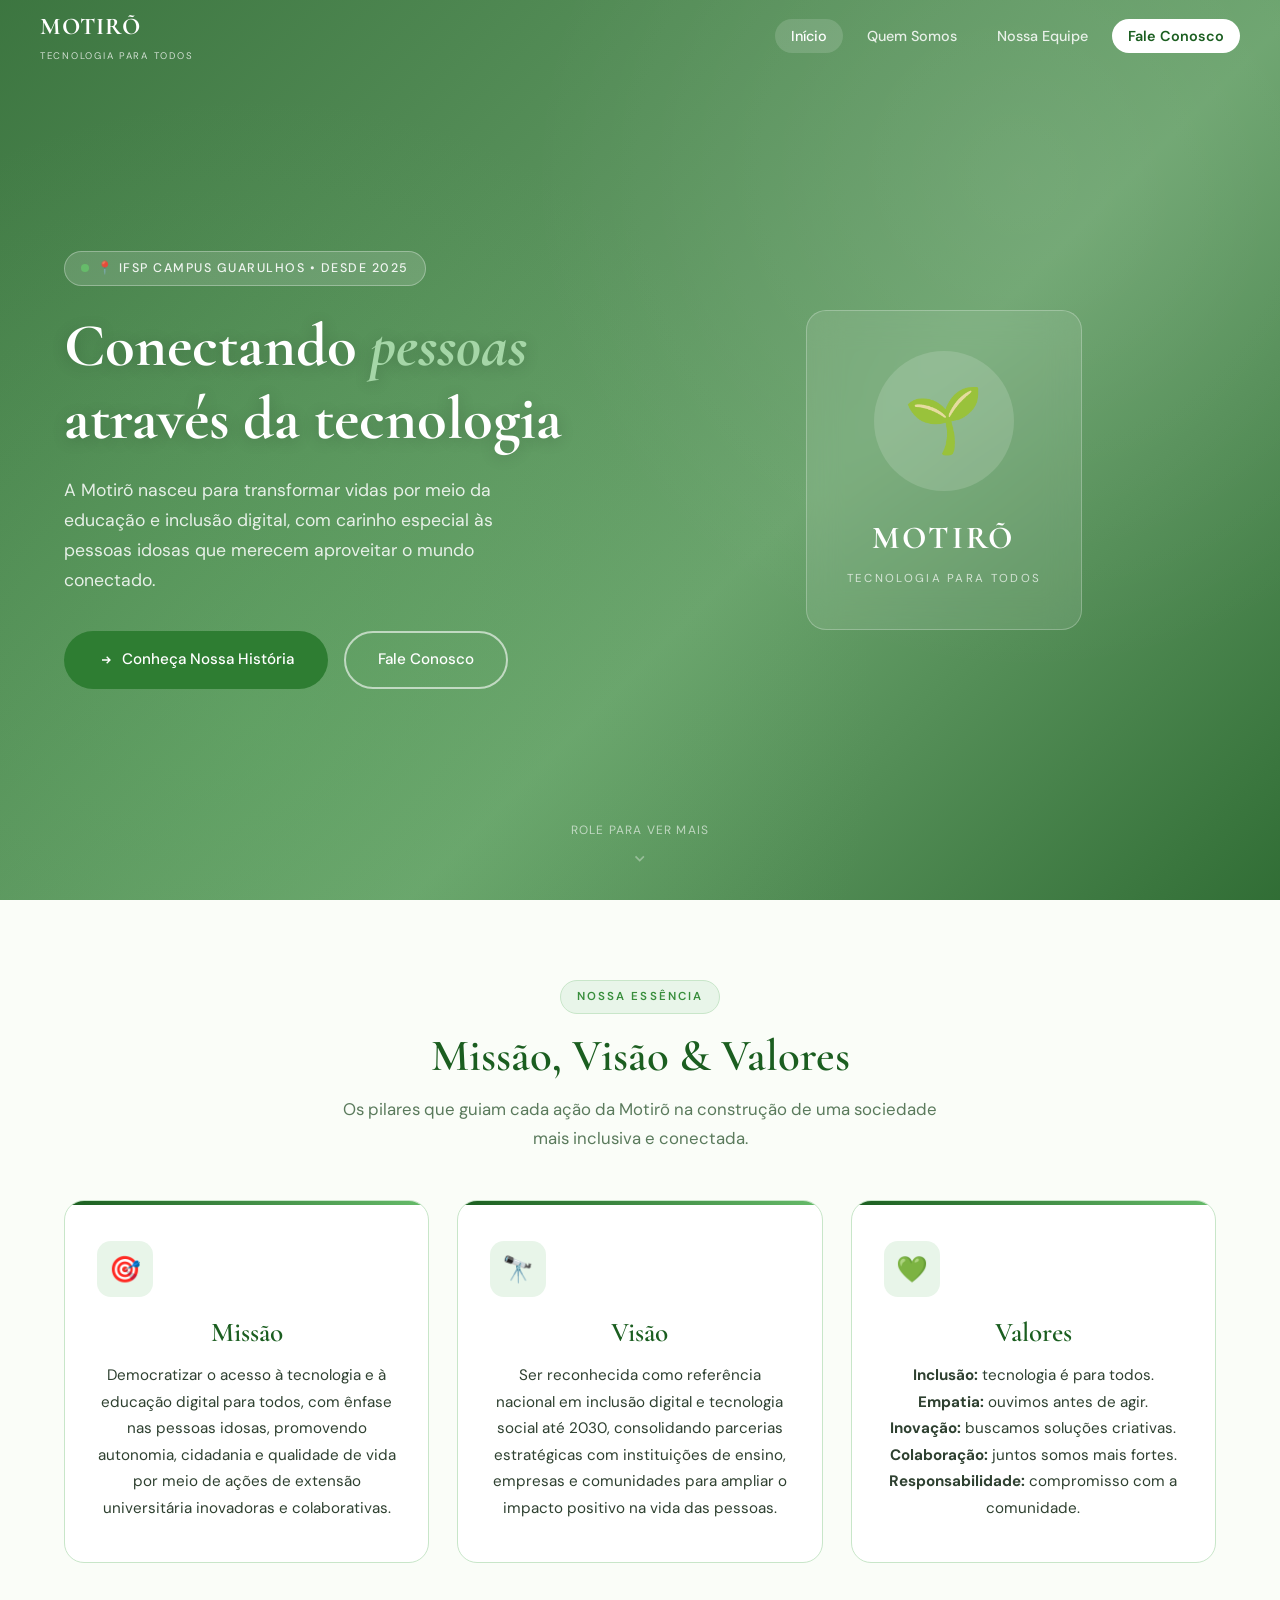
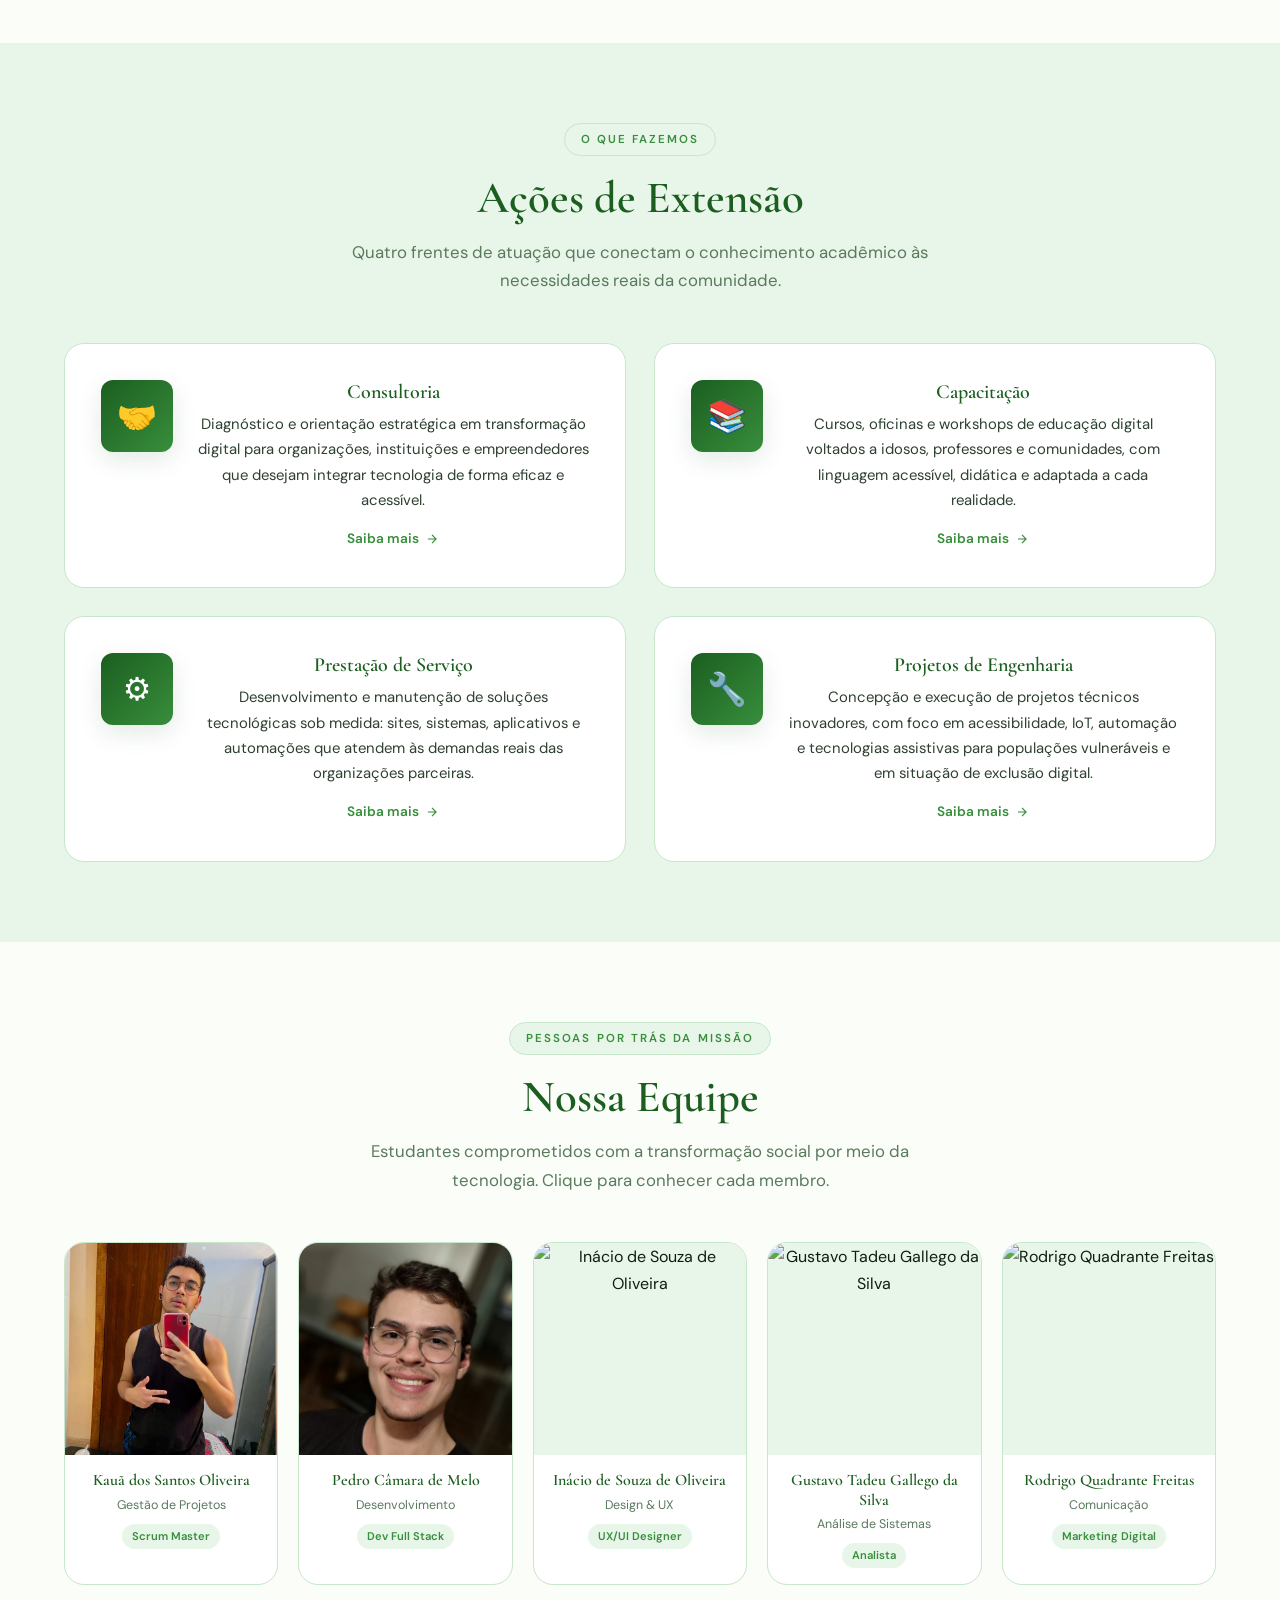
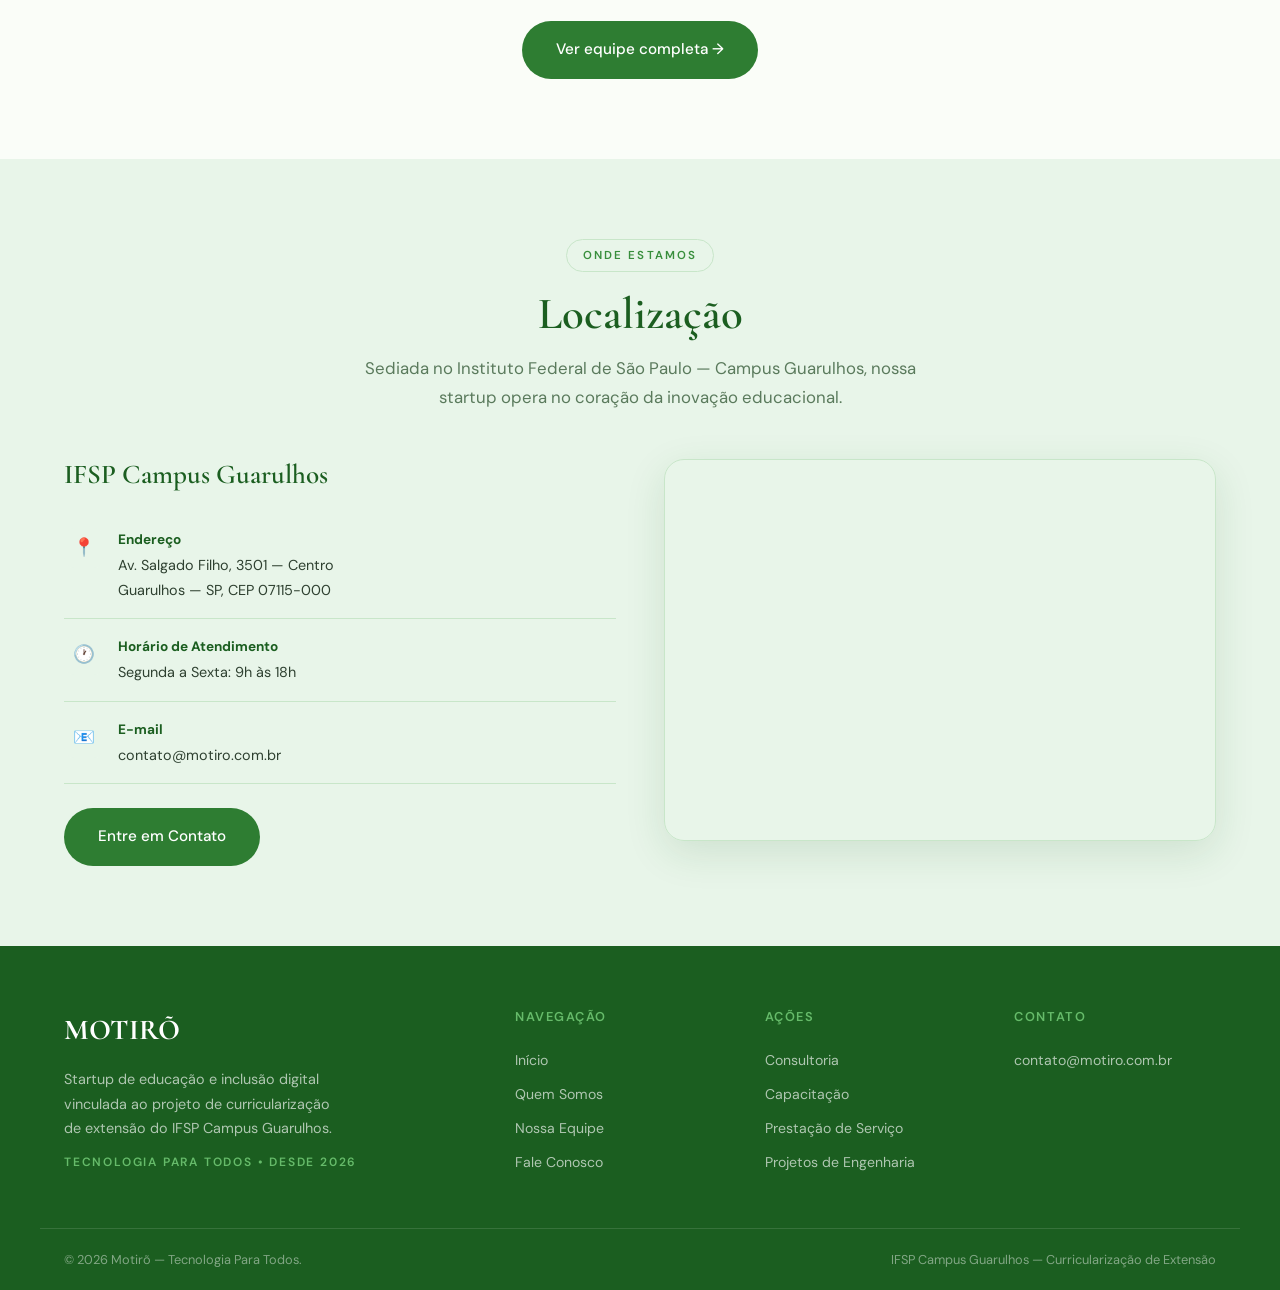
==== motiro/index.html @ d722ac07 "Add files via upload" ====
<!DOCTYPE html>
<html lang="pt-BR">
<head>
  <meta charset="UTF-8">
  <meta name="viewport" content="width=device-width, initial-scale=1.0">
  <meta name="description" content="Motirõ — Tecnologia Para Todos. Educação e inclusão digital com foco em idosos. IFSP Campus Guarulhos.">
  <title>Motirõ — Tecnologia Para Todos</title>
  <link rel="stylesheet" href="css/style.css">
  <link rel="icon" type="image/png" href="assets/logo.png">
</head>
<body>

  <!-- ══════════════ NAVBAR ══════════════ -->
  <nav class="navbar" id="navbar">
    <div class="navbar-inner">
      <a href="index.html" class="navbar-logo">
        <img src="assets/logo.png" alt="Logo Motirõ" onerror="this.style.display='none'">
        <div class="navbar-logo-text">
          MOTIRÕ
          <span>Tecnologia Para Todos</span>
        </div>
      </a>
      <ul class="navbar-nav" id="navMenu">
        <li><a href="index.html" class="active">Início</a></li>
        <li><a href="quem-somos.html">Quem Somos</a></li>
        <li><a href="personas.html">Nossa Equipe</a></li>
        <li><a href="contato.html" class="btn-nav">Fale Conosco</a></li>
      </ul>
      <button class="hamburger" id="hamburger" aria-label="Menu">
        <span></span><span></span><span></span>
      </button>
    </div>
  </nav>

  <!-- ══════════════ 1ª DOBRA — HERO ══════════════ -->
  <section class="hero" id="inicio">
    <div class="hero-bg"></div>
    <div class="hero-pattern"></div>
    <div class="hero-content">
      <div class="hero-left">
        <div class="hero-tag">📍 IFSP Campus Guarulhos • Desde 2025</div>
        <h1 class="hero-title">
          Conectando <em>pessoas</em><br>através da tecnologia
        </h1>
        <p class="hero-desc">
          A Motirõ nasceu para transformar vidas por meio da educação e inclusão digital,
          com carinho especial às pessoas idosas que merecem aproveitar o mundo conectado.
        </p>
        <div class="hero-btns">
          <a href="quem-somos.html" class="btn btn-primary">
            <svg width="16" height="16" fill="none" stroke="currentColor" stroke-width="2" viewBox="0 0 24 24"><path d="M13 7l5 5-5 5M6 12h12"/></svg>
            Conheça Nossa História
          </a>
          <a href="contato.html" class="btn btn-outline">Fale Conosco</a>
        </div>
      </div>
      <div class="hero-right">
        <div class="hero-logo-box">
          <img src="assets/logo.png" alt="Logo Motirõ" 
               onerror="this.outerHTML='<div style=\'width:140px;height:140px;background:rgba(255,255,255,0.15);border-radius:50%;display:flex;align-items:center;justify-content:center;margin:0 auto 20px;font-size:4rem;\'>🌱</div>'">
          <div class="hero-logo-name">MOTIRÕ</div>
          <div class="hero-logo-sub">Tecnologia Para Todos</div>
        </div>
      </div>
    </div>
    <div class="hero-scroll">
      <span>Role para ver mais</span>
      <svg width="20" height="20" fill="none" stroke="currentColor" stroke-width="2" viewBox="0 0 24 24">
        <path d="M7 10l5 5 5-5"/>
      </svg>
    </div>
  </section>

  <!-- ══════════════ 2ª DOBRA — MISSÃO / VISÃO / VALORES ══════════════ -->
  <section class="section" id="mvv">
    <div class="container text-center">
      <span class="section-label">Nossa Essência</span>
      <h2 class="section-title">Missão, Visão &amp; Valores</h2>
      <p class="section-sub">Os pilares que guiam cada ação da Motirõ na construção de uma sociedade mais inclusiva e conectada.</p>
      <div class="mvv-grid">

        <div class="mvv-card fade-up">
          <div class="mvv-icon">🎯</div>
          <h3>Missão</h3>
          <p>
            Democratizar o acesso à tecnologia e à educação digital para todos, com ênfase nas pessoas idosas,
            promovendo autonomia, cidadania e qualidade de vida por meio de ações de extensão universitária inovadoras
            e colaborativas.
          </p>
        </div>

        <div class="mvv-card fade-up" style="transition-delay:.12s">
          <div class="mvv-icon">🔭</div>
          <h3>Visão</h3>
          <p>
            Ser reconhecida como referência nacional em inclusão digital e tecnologia social até 2030, consolidando
            parcerias estratégicas com instituições de ensino, empresas e comunidades para ampliar o impacto positivo
            na vida das pessoas.
          </p>
        </div>

        <div class="mvv-card fade-up" style="transition-delay:.24s">
          <div class="mvv-icon">💚</div>
          <h3>Valores</h3>
          <p>
            <strong>Inclusão:</strong> tecnologia é para todos.<br>
            <strong>Empatia:</strong> ouvimos antes de agir.<br>
            <strong>Inovação:</strong> buscamos soluções criativas.<br>
            <strong>Colaboração:</strong> juntos somos mais fortes.<br>
            <strong>Responsabilidade:</strong> compromisso com a comunidade.
          </p>
        </div>

      </div>
    </div>
  </section>

  <!-- ══════════════ 3ª DOBRA — AÇÕES DE EXTENSÃO ══════════════ -->
  <section class="section section-alt" id="acoes">
    <div class="container text-center">
      <span class="section-label">O Que Fazemos</span>
      <h2 class="section-title">Ações de Extensão</h2>
      <p class="section-sub">Quatro frentes de atuação que conectam o conhecimento acadêmico às necessidades reais da comunidade.</p>
      <div class="acoes-grid">

        <a href="quem-somos.html#consultoria" class="acao-card fade-up">
          <div class="acao-icon">🤝</div>
          <div class="acao-body">
            <h3>Consultoria</h3>
            <p>Diagnóstico e orientação estratégica em transformação digital para organizações, instituições e
               empreendedores que desejam integrar tecnologia de forma eficaz e acessível.</p>
            <span class="acao-link">
              Saiba mais
              <svg width="14" height="14" fill="none" stroke="currentColor" stroke-width="2" viewBox="0 0 24 24"><path d="M5 12h14M12 5l7 7-7 7"/></svg>
            </span>
          </div>
        </a>

        <a href="quem-somos.html#capacitacao" class="acao-card fade-up" style="transition-delay:.1s">
          <div class="acao-icon">📚</div>
          <div class="acao-body">
            <h3>Capacitação</h3>
            <p>Cursos, oficinas e workshops de educação digital voltados a idosos, professores e comunidades,
               com linguagem acessível, didática e adaptada a cada realidade.</p>
            <span class="acao-link">
              Saiba mais
              <svg width="14" height="14" fill="none" stroke="currentColor" stroke-width="2" viewBox="0 0 24 24"><path d="M5 12h14M12 5l7 7-7 7"/></svg>
            </span>
          </div>
        </a>

        <a href="quem-somos.html#prestacao" class="acao-card fade-up" style="transition-delay:.2s">
          <div class="acao-icon">⚙️</div>
          <div class="acao-body">
            <h3>Prestação de Serviço</h3>
            <p>Desenvolvimento e manutenção de soluções tecnológicas sob medida: sites, sistemas, aplicativos e
               automações que atendem às demandas reais das organizações parceiras.</p>
            <span class="acao-link">
              Saiba mais
              <svg width="14" height="14" fill="none" stroke="currentColor" stroke-width="2" viewBox="0 0 24 24"><path d="M5 12h14M12 5l7 7-7 7"/></svg>
            </span>
          </div>
        </a>

        <a href="quem-somos.html#engenharia" class="acao-card fade-up" style="transition-delay:.3s">
          <div class="acao-icon">🔧</div>
          <div class="acao-body">
            <h3>Projetos de Engenharia</h3>
            <p>Concepção e execução de projetos técnicos inovadores, com foco em acessibilidade, IoT, automação
               e tecnologias assistivas para populações vulneráveis e em situação de exclusão digital.</p>
            <span class="acao-link">
              Saiba mais
              <svg width="14" height="14" fill="none" stroke="currentColor" stroke-width="2" viewBox="0 0 24 24"><path d="M5 12h14M12 5l7 7-7 7"/></svg>
            </span>
          </div>
        </a>

      </div>
    </div>
  </section>

  <!-- ══════════════ 4ª DOBRA — EQUIPE ══════════════ -->
  <section class="section" id="equipe">
    <div class="container text-center">
      <span class="section-label">Pessoas por trás da missão</span>
      <h2 class="section-title">Nossa Equipe</h2>
      <p class="section-sub">Estudantes comprometidos com a transformação social por meio da tecnologia. Clique para conhecer cada membro.</p>
      <div class="equipe-grid">

        <a href="personas.html#kaua" class="membro-card fade-up">
          <div class="membro-foto">
            <img src="assets/kaua.png" alt="Kauã dos Santos Oliveira">
            <div class="membro-overlay"><span>Ver perfil completo →</span></div>
          </div>
          <div class="membro-info">
            <h4>Kauã dos Santos Oliveira</h4>
            <p>Gestão de Projetos</p>
            <span class="membro-tag">Scrum Master</span>
          </div>
        </a>

        <a href="personas.html#pedro" class="membro-card fade-up" style="transition-delay:.08s">
          <div class="membro-foto">
            <img src="assets/pedro4x5.jpg" alt="Pedro Câmara de Melo">
            <div class="membro-overlay"><span>Ver perfil completo →</span></div>
          </div>
          <div class="membro-info">
            <h4>Pedro Câmara de Melo</h4>
            <p>Desenvolvimento</p>
            <span class="membro-tag">Dev Full Stack</span>
          </div>
        </a>

        <a href="personas.html#inacio" class="membro-card fade-up" style="transition-delay:.16s">
          <div class="membro-foto">
            <img src="https://ui-avatars.com/api/?name=Carla+Mendes&background=388E3C&color=fff&size=200" alt="Inácio de Souza de Oliveira">
            <div class="membro-overlay"><span>Ver perfil completo →</span></div>
          </div>
          <div class="membro-info">
            <h4>Inácio de Souza de Oliveira</h4>
            <p>Design &amp; UX</p>
            <span class="membro-tag">UX/UI Designer</span>
          </div>
        </a>

        <a href="personas.html#gustavo" class="membro-card fade-up" style="transition-delay:.24s">
          <div class="membro-foto">
            <img src="https://ui-avatars.com/api/?name=Diego+Ferreira&background=2E7D32&color=fff&size=200" alt="Gustavo Tadeu Gallego da Silva">
            <div class="membro-overlay"><span>Ver perfil completo →</span></div>
          </div>
          <div class="membro-info">
            <h4>Gustavo Tadeu Gallego da Silva</h4>
            <p>Análise de Sistemas</p>
            <span class="membro-tag">Analista</span>
          </div>
        </a>

        <a href="personas.html#rodrigo" class="membro-card fade-up" style="transition-delay:.32s">
          <div class="membro-foto">
            <img src="https://ui-avatars.com/api/?name=Eduarda+Lima&background=43A047&color=fff&size=200" alt="Rodrigo Quadrante Freitas">
            <div class="membro-overlay"><span>Ver perfil completo →</span></div>
          </div>
          <div class="membro-info">
            <h4>Rodrigo Quadrante Freitas</h4>
            <p>Comunicação</p>
            <span class="membro-tag">Marketing Digital</span>
          </div>
        </a>

      </div>
      <div style="margin-top:36px">
        <a href="personas.html" class="btn btn-primary">Ver equipe completa →</a>
      </div>
    </div>
  </section>

  <!-- ══════════════ 5ª DOBRA — LOCALIZAÇÃO ══════════════ -->
  <section class="section section-alt" id="localizacao">
    <div class="container">
      <div class="text-center">
        <span class="section-label">Onde estamos</span>
        <h2 class="section-title">Localização</h2>
        <p class="section-sub">Sediada no Instituto Federal de São Paulo — Campus Guarulhos, nossa startup opera no coração da inovação educacional.</p>
      </div>
      <div class="localizacao-grid">
        <div class="localizacao-info fade-up">
          <h3>IFSP Campus Guarulhos</h3>
          <div class="info-item">
            <div class="info-icon">📍</div>
            <div>
              <strong>Endereço</strong>
              <p>Av. Salgado Filho, 3501 — Centro<br>Guarulhos — SP, CEP 07115-000</p>
            </div>
          </div>
          <div class="info-item">
            <div class="info-icon">🕐</div>
            <div>
              <strong>Horário de Atendimento</strong>
              <p>Segunda a Sexta: 9h às 18h<br></p>
            </div>
          </div>
          <div class="info-item">
            <div class="info-icon">📧</div>
            <div>
              <strong>E-mail</strong>
              <p>contato@motiro.com.br</p>
            </div>
          </div>
          <div style="margin-top:24px">
            <a href="contato.html" class="btn btn-primary">Entre em Contato</a>
          </div>
        </div>
        <div class="mapa-embed fade-up" style="transition-delay:.15s">
          <iframe
            src="https://www.google.com/maps/embed?pb=!1m18!1m12!1m3!1d4532.85199158448!2d-46.539966323770614!3d-23.43882265710353!2m3!1f0!2f0!3f0!3m2!1i1024!2i768!4f13.1!3m3!1m2!1s0x94cef51fbe5f8681%3A0x1f8cf929993dc97!2sInstituto%20Federal%20de%20Educa%C3%A7%C3%A3o%2C%20Ci%C3%AAncia%20e%20Tecnologia%20de%20S%C3%A3o%20Paulo%20IFSP%20Guarulhos!5e1!3m2!1spt-BR!2sbr!4v1775076987130!5m2!1spt-BR!2sbr"
            allowfullscreen=""
            loading="lazy"
            referrerpolicy="no-referrer-when-downgrade"
            title="Mapa IFSP Campus Guarulhos">
          </iframe>
        </div>
      </div>
    </div>
  </section>

  <!-- ══════════════ FOOTER ══════════════ -->
  <footer>
    <div class="footer-grid">
      <div class="footer-brand">
        <div class="logo-text">MOTIRÕ</div>
        <p>Startup de educação e inclusão digital vinculada ao projeto de curricularização de extensão do IFSP Campus Guarulhos.</p>
        <div class="tagline">Tecnologia Para Todos • Desde 2026</div>
      </div>
      <div class="footer-col">
        <h5>Navegação</h5>
        <a href="index.html">Início</a>
        <a href="quem-somos.html">Quem Somos</a>
        <a href="personas.html">Nossa Equipe</a>
        <a href="contato.html">Fale Conosco</a>
      </div>
      <div class="footer-col">
        <h5>Ações</h5>
        <a href="quem-somos.html#consultoria">Consultoria</a>
        <a href="quem-somos.html#capacitacao">Capacitação</a>
        <a href="quem-somos.html#prestacao">Prestação de Serviço</a>
        <a href="quem-somos.html#engenharia">Projetos de Engenharia</a>
      </div>
      <div class="footer-col">
        <h5>Contato</h5>
        <a href="mailto:contato@motiro.com.br">contato@motiro.com.br</a>
      </div>
    </div>
    <div class="footer-bottom container">
      <span>© 2026 Motirõ — Tecnologia Para Todos.</span>
      <span>IFSP Campus Guarulhos — Curricularização de Extensão</span>
    </div>
  </footer>

  <script>
    // Navbar scroll
    const navbar = document.getElementById('navbar');
    window.addEventListener('scroll', () => {
      navbar.classList.toggle('scrolled', window.scrollY > 60);
    });

    // Hamburger menu
    const hamburger = document.getElementById('hamburger');
    const navMenu   = document.getElementById('navMenu');
    hamburger.addEventListener('click', () => {
      navMenu.classList.toggle('open');
    });

    // Fade-up on scroll
    const observer = new IntersectionObserver((entries) => {
      entries.forEach(e => { if (e.isIntersecting) e.target.classList.add('visible'); });
    }, { threshold: 0.12 });
    document.querySelectorAll('.fade-up').forEach(el => observer.observe(el));
  </script>
</body>
</html>
---- motiro/css/style.css ----
/* ============================================
   MOTIRÕ — Stylesheet Principal
   Tecnologia Para Todos
   ============================================ */

@import url('https://fonts.googleapis.com/css2?family=Cormorant+Garamond:ital,wght@0,400;0,600;0,700;1,400&family=DM+Sans:ital,opsz,wght@0,9..40,300;0,9..40,400;0,9..40,500;0,9..40,600;1,9..40,300&display=swap');

/* ── Variáveis ── */
:root {
  --verde-primario: #1B5E20;
  --verde-medio:    #2E7D32;
  --verde-vivo:     #388E3C;
  --verde-claro:    #66BB6A;
  --verde-suave:    #E8F5E9;
  --verde-xsuave:   #F1F8F2;
  --branco:         #FFFFFF;
  --off-white:      #FAFDF8;
  --texto-escuro:   #0D1F0E;
  --texto-medio:    #2E4030;
  --texto-leve:     #5A7A5C;
  --borda:          #C8E6C9;
  --sombra:         rgba(27, 94, 32, 0.12);
  --sombra-forte:   rgba(27, 94, 32, 0.22);
  --fonte-display:  'Cormorant Garamond', Georgia, serif;
  --fonte-corpo:    'DM Sans', system-ui, sans-serif;
  --radius:         12px;
  --radius-lg:      20px;
  --transicao:      0.3s ease;
}

/* ── Reset ── */
*, *::before, *::after { box-sizing: border-box; margin: 0; padding: 0; }
html { scroll-behavior: smooth; font-size: 16px; }
body {
  font-family: var(--fonte-corpo);
  background-color: var(--off-white);
  color: var(--texto-escuro);
  line-height: 1.7;
  overflow-x: hidden;
}
img { max-width: 100%; display: block; }
a { text-decoration: none; color: inherit; }
ul { list-style: none; }

/* ── Tipografia ── */
h1, h2, h3, h4 { font-family: var(--fonte-display); line-height: 1.2; }
h1 { font-size: clamp(2.2rem, 5vw, 3.8rem); font-weight: 700; }
h2 { font-size: clamp(1.8rem, 3.5vw, 2.8rem); font-weight: 600; }
h3 { font-size: clamp(1.3rem, 2.5vw, 1.7rem); font-weight: 600; }
h4 { font-size: 1.1rem; font-weight: 600; }
p  { font-size: 1rem; color: var(--texto-medio); }

/* ── Utilitários ── */
.container { max-width: 1200px; margin: 0 auto; padding: 0 24px; }
.section { padding: 80px 0; }
.section-alt { background: var(--verde-suave); }
.text-center { text-align: center; }

.section-label {
  display: inline-block;
  font-family: var(--fonte-corpo);
  font-size: 0.72rem;
  font-weight: 600;
  letter-spacing: 0.18em;
  text-transform: uppercase;
  color: var(--verde-vivo);
  background: var(--verde-suave);
  border: 1px solid var(--borda);
  padding: 6px 16px;
  border-radius: 999px;
  margin-bottom: 16px;
}

.section-title {
  margin-bottom: 12px;
  color: var(--verde-primario);
}

.section-sub {
  font-size: 1.05rem;
  max-width: 600px;
  margin: 0 auto 48px;
  color: var(--texto-leve);
}

.btn {
  display: inline-flex;
  align-items: center;
  gap: 8px;
  padding: 14px 32px;
  border-radius: 999px;
  font-family: var(--fonte-corpo);
  font-size: 0.95rem;
  font-weight: 500;
  cursor: pointer;
  transition: var(--transicao);
  border: 2px solid transparent;
}
.btn-primary {
  background: var(--verde-medio);
  color: var(--branco);
}
.btn-primary:hover {
  background: var(--verde-primario);
  transform: translateY(-2px);
  box-shadow: 0 8px 24px var(--sombra-forte);
}
.btn-outline {
  background: transparent;
  color: var(--branco);
  border-color: rgba(255,255,255,0.6);
}
.btn-outline:hover {
  background: rgba(255,255,255,0.15);
  border-color: var(--branco);
}

/* ────────────────────────────────────────────
   NAVBAR
──────────────────────────────────────────── */
.navbar {
  position: fixed;
  top: 0; left: 0; right: 0;
  z-index: 1000;
  padding: 0 24px;
  transition: background var(--transicao), box-shadow var(--transicao);
}
.navbar.scrolled {
  background: rgba(27, 94, 32, 0.97);
  backdrop-filter: blur(12px);
  box-shadow: 0 4px 24px var(--sombra-forte);
}
.navbar.solid {
  background: var(--verde-primario);
  box-shadow: 0 4px 24px var(--sombra-forte);
}
.navbar-inner {
  max-width: 1200px;
  margin: 0 auto;
  height: 72px;
  display: flex;
  align-items: center;
  justify-content: space-between;
}
.navbar-logo {
  display: flex;
  align-items: center;
  gap: 12px;
}
.navbar-logo img {
  height: 44px;
  width: 44px;
  object-fit: contain;
  border-radius: 8px;
}
.navbar-logo-text {
  font-family: var(--fonte-display);
  font-size: 1.5rem;
  font-weight: 700;
  color: var(--branco);
  letter-spacing: 0.04em;
}
.navbar-logo-text span {
  display: block;
  font-family: var(--fonte-corpo);
  font-size: 0.6rem;
  font-weight: 400;
  letter-spacing: 0.18em;
  text-transform: uppercase;
  opacity: 0.75;
}
.navbar-nav {
  display: flex;
  align-items: center;
  gap: 8px;
}
.navbar-nav a {
  color: rgba(255,255,255,0.85);
  font-size: 0.9rem;
  font-weight: 500;
  padding: 8px 16px;
  border-radius: 999px;
  transition: var(--transicao);
}
.navbar-nav a:hover,
.navbar-nav a.active {
  color: var(--branco);
  background: rgba(255,255,255,0.15);
}
.navbar-nav a.btn-nav {
  background: var(--branco);
  color: var(--verde-primario);
  font-weight: 600;
}
.navbar-nav a.btn-nav:hover {
  background: var(--verde-suave);
  transform: translateY(-1px);
}
.hamburger {
  display: none;
  flex-direction: column;
  gap: 5px;
  cursor: pointer;
  padding: 8px;
  background: none;
  border: none;
}
.hamburger span {
  display: block;
  width: 24px;
  height: 2px;
  background: var(--branco);
  border-radius: 2px;
  transition: var(--transicao);
}

/* ────────────────────────────────────────────
   HERO (1ª Dobra)
──────────────────────────────────────────── */
.hero {
  position: relative;
  min-height: 100vh;
  display: flex;
  align-items: center;
  overflow: hidden;
}
.hero-bg {
  position: absolute;
  inset: 0;
  background: 
    linear-gradient(135deg, rgba(27,94,32,0.85) 0%, rgba(46,125,50,0.70) 60%, rgba(27,94,32,0.90) 100%),
    url('https://images.unsplash.com/photo-1562774053-701939374585?w=1600&q=80') center/cover no-repeat;
}
.hero-pattern {
  position: absolute;
  inset: 0;
  background-image: radial-gradient(circle at 20% 80%, rgba(102,187,106,0.25) 0%, transparent 50%),
                    radial-gradient(circle at 80% 20%, rgba(255,255,255,0.08) 0%, transparent 40%);
}
.hero-content {
  position: relative;
  z-index: 1;
  max-width: 1200px;
  margin: 0 auto;
  padding: 120px 24px 80px;
  display: grid;
  grid-template-columns: 1fr 1fr;
  gap: 64px;
  align-items: center;
  width: 100%;
}
.hero-left { color: var(--branco); }
.hero-tag {
  display: inline-flex;
  align-items: center;
  gap: 8px;
  background: rgba(255,255,255,0.15);
  border: 1px solid rgba(255,255,255,0.3);
  padding: 6px 16px;
  border-radius: 999px;
  font-size: 0.78rem;
  font-weight: 500;
  letter-spacing: 0.12em;
  text-transform: uppercase;
  color: rgba(255,255,255,0.9);
  margin-bottom: 24px;
}
.hero-tag::before {
  content: '';
  width: 8px; height: 8px;
  background: var(--verde-claro);
  border-radius: 50%;
}
.hero-title {
  color: var(--branco);
  margin-bottom: 20px;
  text-shadow: 0 2px 16px rgba(0,0,0,0.2);
}
.hero-title em {
  font-style: italic;
  color: #A5D6A7;
}
.hero-desc {
  color: rgba(255,255,255,0.85);
  font-size: 1.1rem;
  max-width: 480px;
  margin-bottom: 36px;
}
.hero-btns {
  display: flex;
  gap: 16px;
  flex-wrap: wrap;
}
.hero-right {
  display: flex;
  justify-content: center;
}
.hero-logo-box {
  background: rgba(255,255,255,0.1);
  backdrop-filter: blur(16px);
  border: 1px solid rgba(255,255,255,0.25);
  border-radius: var(--radius-lg);
  padding: 40px;
  text-align: center;
  color: var(--branco);
  animation: float 4s ease-in-out infinite;
}
@keyframes float {
  0%, 100% { transform: translateY(0); }
  50%       { transform: translateY(-10px); }
}
.hero-logo-box img {
  width: 140px;
  height: 140px;
  object-fit: contain;
  margin: 0 auto 20px;
  border-radius: 12px;
}
.hero-logo-name {
  font-family: var(--fonte-display);
  font-size: 2rem;
  font-weight: 700;
  letter-spacing: 0.08em;
}
.hero-logo-sub {
  font-size: 0.72rem;
  letter-spacing: 0.2em;
  text-transform: uppercase;
  opacity: 0.7;
  margin-top: 4px;
}
.hero-scroll {
  position: absolute;
  bottom: 32px;
  left: 50%;
  transform: translateX(-50%);
  display: flex;
  flex-direction: column;
  align-items: center;
  gap: 8px;
  color: rgba(255,255,255,0.6);
  font-size: 0.75rem;
  letter-spacing: 0.1em;
  text-transform: uppercase;
  animation: bounce 2s ease-in-out infinite;
}
.hero-scroll svg { opacity: 0.6; }
@keyframes bounce {
  0%, 100% { transform: translateX(-50%) translateY(0); }
  50%       { transform: translateX(-50%) translateY(6px); }
}

/* ────────────────────────────────────────────
   2ª Dobra – Missão / Visão / Valores
──────────────────────────────────────────── */
.mvv-grid {
  display: grid;
  grid-template-columns: repeat(3, 1fr);
  gap: 28px;
  margin-top: 48px;
}
.mvv-card {
  background: var(--branco);
  border: 1px solid var(--borda);
  border-radius: var(--radius-lg);
  padding: 40px 32px;
  position: relative;
  overflow: hidden;
  transition: var(--transicao);
}
.mvv-card:hover {
  transform: translateY(-6px);
  box-shadow: 0 16px 48px var(--sombra);
  border-color: var(--verde-claro);
}
.mvv-card::before {
  content: '';
  position: absolute;
  top: 0; left: 0; right: 0;
  height: 4px;
  background: linear-gradient(90deg, var(--verde-primario), var(--verde-claro));
}
.mvv-icon {
  width: 56px; height: 56px;
  background: var(--verde-suave);
  border-radius: 14px;
  display: flex;
  align-items: center;
  justify-content: center;
  font-size: 1.6rem;
  margin-bottom: 20px;
}
.mvv-card h3 {
  color: var(--verde-primario);
  margin-bottom: 12px;
}
.mvv-card p { font-size: 0.95rem; line-height: 1.75; }

/* ────────────────────────────────────────────
   3ª Dobra – Ações de Extensão
──────────────────────────────────────────── */
.acoes-grid {
  display: grid;
  grid-template-columns: repeat(2, 1fr);
  gap: 28px;
  margin-top: 48px;
}
.acao-card {
  background: var(--branco);
  border: 1px solid var(--borda);
  border-radius: var(--radius-lg);
  padding: 36px;
  display: flex;
  gap: 24px;
  align-items: flex-start;
  transition: var(--transicao);
  cursor: pointer;
  text-decoration: none;
  color: inherit;
}
.acao-card:hover {
  transform: translateY(-4px);
  box-shadow: 0 12px 40px var(--sombra);
  border-color: var(--verde-claro);
}
.acao-icon {
  flex-shrink: 0;
  width: 72px; height: 72px;
  background: linear-gradient(135deg, var(--verde-primario), var(--verde-vivo));
  border-radius: var(--radius);
  display: flex;
  align-items: center;
  justify-content: center;
  font-size: 2rem;
  color: var(--branco);
  box-shadow: 0 8px 24px var(--sombra);
}
.acao-body h3 {
  color: var(--verde-primario);
  margin-bottom: 8px;
  font-size: 1.25rem;
}
.acao-body p { font-size: 0.93rem; }
.acao-link {
  display: inline-flex;
  align-items: center;
  gap: 6px;
  margin-top: 14px;
  font-size: 0.85rem;
  font-weight: 600;
  color: var(--verde-vivo);
  transition: var(--transicao);
}
.acao-link:hover { gap: 10px; }

/* ────────────────────────────────────────────
   4ª Dobra – Equipe
──────────────────────────────────────────── */
.equipe-grid {
  display: grid;
  grid-template-columns: repeat(5, 1fr);
  gap: 20px;
  margin-top: 48px;
}
.membro-card {
  background: var(--branco);
  border: 1px solid var(--borda);
  border-radius: var(--radius-lg);
  overflow: hidden;
  transition: var(--transicao);
  cursor: pointer;
  text-decoration: none;
  color: inherit;
  display: block;
}
.membro-card:hover {
  transform: translateY(-6px);
  box-shadow: 0 16px 48px var(--sombra);
  border-color: var(--verde-claro);
}
.membro-foto {
  position: relative;
  width: 100%;
  aspect-ratio: 1;
  overflow: hidden;
  background: var(--verde-suave);
}
.membro-foto img {
  width: 100%; height: 100%;
  object-fit: cover;
  transition: transform 0.5s ease;
}
.membro-card:hover .membro-foto img { transform: scale(1.06); }
.membro-overlay {
  position: absolute;
  inset: 0;
  background: linear-gradient(to top, rgba(27,94,32,0.8) 0%, transparent 60%);
  opacity: 0;
  transition: var(--transicao);
  display: flex;
  align-items: flex-end;
  padding: 16px;
}
.membro-card:hover .membro-overlay { opacity: 1; }
.membro-overlay span {
  color: var(--branco);
  font-size: 0.8rem;
  font-weight: 500;
}
.membro-info { padding: 16px; }
.membro-info h4 {
  font-family: var(--fonte-display);
  font-size: 1rem;
  color: var(--verde-primario);
  margin-bottom: 4px;
}
.membro-info p {
  font-size: 0.78rem;
  color: var(--texto-leve);
}
.membro-tag {
  display: inline-block;
  margin-top: 8px;
  font-size: 0.7rem;
  font-weight: 600;
  background: var(--verde-suave);
  color: var(--verde-vivo);
  padding: 3px 10px;
  border-radius: 999px;
}

/* ────────────────────────────────────────────
   5ª Dobra – Localização
──────────────────────────────────────────── */
.localizacao-grid {
  display: grid;
  grid-template-columns: 1fr 1fr;
  gap: 48px;
  align-items: start;
  margin-top: 48px;
}
.localizacao-info { }
.localizacao-info h3 {
  color: var(--verde-primario);
  margin-bottom: 20px;
}
.info-item {
  display: flex;
  gap: 14px;
  align-items: flex-start;
  padding: 16px 0;
  border-bottom: 1px solid var(--borda);
}
.info-item:last-child { border-bottom: none; }
.info-icon {
  width: 40px; height: 40px;
  background: var(--verde-suave);
  border-radius: 10px;
  display: flex;
  align-items: center;
  justify-content: center;
  font-size: 1.1rem;
  flex-shrink: 0;
}
.info-item strong { display: block; font-size: 0.85rem; color: var(--verde-primario); margin-bottom: 2px; }
.info-item p { font-size: 0.9rem; color: var(--texto-medio); }
.mapa-embed {
  border-radius: var(--radius-lg);
  overflow: hidden;
  box-shadow: 0 12px 40px var(--sombra);
  border: 1px solid var(--borda);
}
.mapa-embed iframe {
  width: 100%;
  height: 380px;
  border: none;
  display: block;
}

/* ────────────────────────────────────────────
   FOOTER
──────────────────────────────────────────── */
footer {
  background: var(--verde-primario);
  color: rgba(255,255,255,0.8);
  padding: 60px 0 0;
}
.footer-grid {
  display: grid;
  grid-template-columns: 2fr 1fr 1fr 1fr;
  gap: 48px;
  max-width: 1200px;
  margin: 0 auto;
  padding: 0 24px 48px;
}
.footer-brand {}
.footer-brand .logo-text {
  font-family: var(--fonte-display);
  font-size: 1.8rem;
  color: var(--branco);
  font-weight: 700;
  margin-bottom: 12px;
}
.footer-brand p {
  color: rgba(255,255,255,0.65);
  font-size: 0.9rem;
  max-width: 280px;
  line-height: 1.7;
}
.footer-brand .tagline {
  margin-top: 12px;
  font-size: 0.75rem;
  letter-spacing: 0.15em;
  text-transform: uppercase;
  color: var(--verde-claro);
  font-weight: 600;
}
.footer-col h5 {
  font-family: var(--fonte-corpo);
  font-size: 0.8rem;
  font-weight: 600;
  letter-spacing: 0.12em;
  text-transform: uppercase;
  color: var(--verde-claro);
  margin-bottom: 16px;
}
.footer-col a {
  display: block;
  color: rgba(255,255,255,0.65);
  font-size: 0.88rem;
  padding: 5px 0;
  transition: var(--transicao);
}
.footer-col a:hover { color: var(--branco); padding-left: 6px; }
.footer-bottom {
  border-top: 1px solid rgba(255,255,255,0.12);
  padding: 20px 24px;
  max-width: 1200px;
  margin: 0 auto;
  display: flex;
  justify-content: space-between;
  align-items: center;
  font-size: 0.8rem;
  color: rgba(255,255,255,0.45);
}

/* ────────────────────────────────────────────
   PÁGINA INTERNA – HERO MENOR
──────────────────────────────────────────── */
.page-hero {
  background: linear-gradient(135deg, var(--verde-primario) 0%, var(--verde-medio) 100%);
  padding: 140px 24px 80px;
  text-align: center;
  color: var(--branco);
  position: relative;
  overflow: hidden;
}
.page-hero::before {
  content: '';
  position: absolute;
  inset: 0;
  background: radial-gradient(ellipse at 30% 50%, rgba(255,255,255,0.06) 0%, transparent 60%),
              radial-gradient(ellipse at 70% 50%, rgba(102,187,106,0.12) 0%, transparent 60%);
}
.page-hero-content { position: relative; z-index: 1; }
.page-hero h1 { color: var(--branco); margin-bottom: 12px; }
.page-hero p { color: rgba(255,255,255,0.8); font-size: 1.1rem; max-width: 600px; margin: 0 auto; }

/* ────────────────────────────────────────────
   QUEM SOMOS – Conteúdo
──────────────────────────────────────────── */
.historia-grid {
  display: grid;
  grid-template-columns: 1fr 1fr;
  gap: 64px;
  align-items: center;
}
.historia-texto p + p { margin-top: 16px; }
.historia-texto p { font-size: 1rem; line-height: 1.85; color: var(--texto-medio); }
.historia-img {
  border-radius: var(--radius-lg);
  overflow: hidden;
  box-shadow: 0 20px 60px var(--sombra-forte);
}
.historia-img img { width: 100%; height: 400px; object-fit: cover; }
.destaque-box {
  background: var(--verde-primario);
  color: var(--branco);
  border-radius: var(--radius-lg);
  padding: 32px 36px;
  margin-top: 24px;
}
.destaque-box h4 {
  font-family: var(--fonte-display);
  font-size: 1.3rem;
  margin-bottom: 10px;
  color: #A5D6A7;
}
.destaque-box p { color: rgba(255,255,255,0.82); font-size: 0.95rem; }

.acoes-detalhe { margin-top: 56px; }
.acao-detalhe-item {
  display: grid;
  grid-template-columns: 80px 1fr;
  gap: 28px;
  align-items: start;
  padding: 36px;
  background: var(--branco);
  border: 1px solid var(--borda);
  border-radius: var(--radius-lg);
  margin-bottom: 20px;
  transition: var(--transicao);
}
.acao-detalhe-item:hover {
  box-shadow: 0 8px 32px var(--sombra);
  border-color: var(--verde-claro);
}
.acao-detalhe-num {
  font-family: var(--fonte-display);
  font-size: 3rem;
  font-weight: 700;
  color: var(--borda);
  line-height: 1;
}
.acao-detalhe-body h3 { color: var(--verde-primario); margin-bottom: 10px; }
.acao-detalhe-body p { font-size: 0.95rem; color: var(--texto-medio); }

/* ────────────────────────────────────────────
   PERSONAS – Página
──────────────────────────────────────────── */
.personas-grid {
  display: grid;
  grid-template-columns: repeat(3, 1fr);
  gap: 32px;
  margin-top: 48px;
}
.persona-card {
  background: var(--branco);
  border: 1px solid var(--borda);
  border-radius: var(--radius-lg);
  overflow: hidden;
  transition: var(--transicao);
}
.persona-card:hover {
  box-shadow: 0 16px 48px var(--sombra);
  border-color: var(--verde-claro);
}
.persona-foto {
  width: 100%;
  height: 220px;
  background: var(--verde-suave);
  display: flex;
  align-items: center;
  justify-content: center;
  overflow: hidden;
  position: relative;
}
.persona-foto img { width: 100%; height: 100%; object-fit: cover; }
.persona-avatar {
  width: 100px; height: 100px;
  border-radius: 50%;
  display: flex;
  align-items: center;
  justify-content: center;
  font-family: var(--fonte-display);
  font-size: 2.5rem;
  font-weight: 700;
  color: var(--branco);
  background: linear-gradient(135deg, var(--verde-primario), var(--verde-claro));
}
.persona-badge {
  position: absolute;
  top: 16px; right: 16px;
  background: var(--verde-primario);
  color: var(--branco);
  font-size: 0.7rem;
  font-weight: 600;
  padding: 4px 12px;
  border-radius: 999px;
}
.persona-body { padding: 24px 28px 28px; }
.persona-body h3 { color: var(--verde-primario); margin-bottom: 6px; }
.persona-role {
  font-size: 0.82rem;
  font-weight: 600;
  color: var(--verde-vivo);
  text-transform: uppercase;
  letter-spacing: 0.08em;
  margin-bottom: 14px;
}
.persona-body p { font-size: 0.9rem; color: var(--texto-medio); line-height: 1.7; }
.persona-habilidades {
  display: flex;
  flex-wrap: wrap;
  gap: 8px;
  margin-top: 16px;
}
.hab-tag {
  font-size: 0.73rem;
  background: var(--verde-suave);
  color: var(--verde-primario);
  padding: 4px 12px;
  border-radius: 999px;
  border: 1px solid var(--borda);
  font-weight: 500;
}
.persona-contato {
  display: flex;
  gap: 12px;
  margin-top: 20px;
  padding-top: 20px;
  border-top: 1px solid var(--borda);
}
.persona-contato a {
  display: flex;
  align-items: center;
  gap: 6px;
  font-size: 0.8rem;
  color: var(--texto-leve);
  transition: var(--transicao);
}
.persona-contato a:hover { color: var(--verde-primario); }

/* ────────────────────────────────────────────
   CONTATO – Formulário
──────────────────────────────────────────── */
.contato-layout {
  display: grid;
  grid-template-columns: 1fr 1.8fr;
  gap: 64px;
  margin-top: 48px;
  align-items: start;
}
.contato-info h3 { color: var(--verde-primario); margin-bottom: 16px; }
.contato-info p { font-size: 0.95rem; color: var(--texto-medio); margin-bottom: 28px; }
.contato-card {
  background: var(--branco);
  border: 1px solid var(--borda);
  border-radius: var(--radius-lg);
  padding: 28px;
  margin-bottom: 16px;
  display: flex;
  gap: 16px;
  align-items: flex-start;
  transition: var(--transicao);
}
.contato-card:hover { box-shadow: 0 8px 28px var(--sombra); }
.contato-card-icon {
  width: 44px; height: 44px;
  background: var(--verde-suave);
  border-radius: 12px;
  display: flex;
  align-items: center;
  justify-content: center;
  font-size: 1.2rem;
  flex-shrink: 0;
}
.contato-card h5 { font-size: 0.82rem; color: var(--verde-primario); text-transform: uppercase; letter-spacing: 0.08em; margin-bottom: 4px; }
.contato-card p { font-size: 0.9rem; color: var(--texto-medio); }

.form-box {
  background: var(--branco);
  border: 1px solid var(--borda);
  border-radius: var(--radius-lg);
  padding: 48px;
}
.form-group { margin-bottom: 24px; }
.form-group label {
  display: block;
  font-size: 0.85rem;
  font-weight: 600;
  color: var(--verde-primario);
  margin-bottom: 8px;
  letter-spacing: 0.03em;
}
.form-group input,
.form-group select,
.form-group textarea {
  width: 100%;
  padding: 14px 18px;
  background: var(--off-white);
  border: 1.5px solid var(--borda);
  border-radius: var(--radius);
  font-family: var(--fonte-corpo);
  font-size: 0.95rem;
  color: var(--texto-escuro);
  transition: var(--transicao);
  outline: none;
}
.form-group input:focus,
.form-group select:focus,
.form-group textarea:focus {
  border-color: var(--verde-claro);
  box-shadow: 0 0 0 3px rgba(102,187,106,0.2);
  background: var(--branco);
}
.form-group textarea { resize: vertical; min-height: 140px; }
.form-row { display: grid; grid-template-columns: 1fr 1fr; gap: 20px; }
.form-submit {
  width: 100%;
  padding: 16px;
  background: linear-gradient(135deg, var(--verde-primario), var(--verde-vivo));
  color: var(--branco);
  border: none;
  border-radius: var(--radius);
  font-family: var(--fonte-corpo);
  font-size: 1rem;
  font-weight: 600;
  cursor: pointer;
  transition: var(--transicao);
}
.form-submit:hover {
  transform: translateY(-2px);
  box-shadow: 0 12px 32px var(--sombra-forte);
}
.alert-success, .alert-error {
  padding: 16px 20px;
  border-radius: var(--radius);
  margin-bottom: 24px;
  font-size: 0.95rem;
  display: none;
}
.alert-success { background: var(--verde-suave); border: 1px solid var(--verde-claro); color: var(--verde-primario); }
.alert-error   { background: #FFEBEE; border: 1px solid #EF9A9A; color: #C62828; }

/* ────────────────────────────────────────────
   RESPONSIVO
──────────────────────────────────────────── */
@media (max-width: 1024px) {
  .equipe-grid { grid-template-columns: repeat(3, 1fr); }
  .footer-grid { grid-template-columns: 1fr 1fr; gap: 32px; }
  .personas-grid { grid-template-columns: repeat(2, 1fr); }
}

@media (max-width: 768px) {
  .navbar-nav { display: none; }
  .navbar-nav.open {
    display: flex;
    flex-direction: column;
    position: absolute;
    top: 72px; left: 0; right: 0;
    background: var(--verde-primario);
    padding: 16px 24px 24px;
    border-top: 1px solid rgba(255,255,255,0.1);
  }
  .hamburger { display: flex; }
  .hero-content { grid-template-columns: 1fr; text-align: center; }
  .hero-right { order: -1; }
  .hero-btns { justify-content: center; }
  .mvv-grid { grid-template-columns: 1fr; }
  .acoes-grid { grid-template-columns: 1fr; }
  .equipe-grid { grid-template-columns: repeat(2, 1fr); }
  .localizacao-grid { grid-template-columns: 1fr; }
  .historia-grid { grid-template-columns: 1fr; }
  .personas-grid { grid-template-columns: 1fr; }
  .contato-layout { grid-template-columns: 1fr; }
  .form-row { grid-template-columns: 1fr; }
  .footer-grid { grid-template-columns: 1fr; }
  .footer-bottom { flex-direction: column; gap: 8px; text-align: center; }
  .form-box { padding: 28px; }
  .acao-detalhe-item { grid-template-columns: 1fr; }
  .acao-detalhe-num { font-size: 2rem; }
}

@media (max-width: 480px) {
  .equipe-grid { grid-template-columns: repeat(2, 1fr); }
  .hero-logo-box { padding: 28px; }
  .hero-logo-box img { width: 100px; height: 100px; }
}

/* ── Animações de entrada ── */
.fade-up {
  opacity: 0;
  transform: translateY(30px);
  transition: opacity 0.6s ease, transform 0.6s ease;
}
.fade-up.visible {
  opacity: 1;
  transform: translateY(0);
}
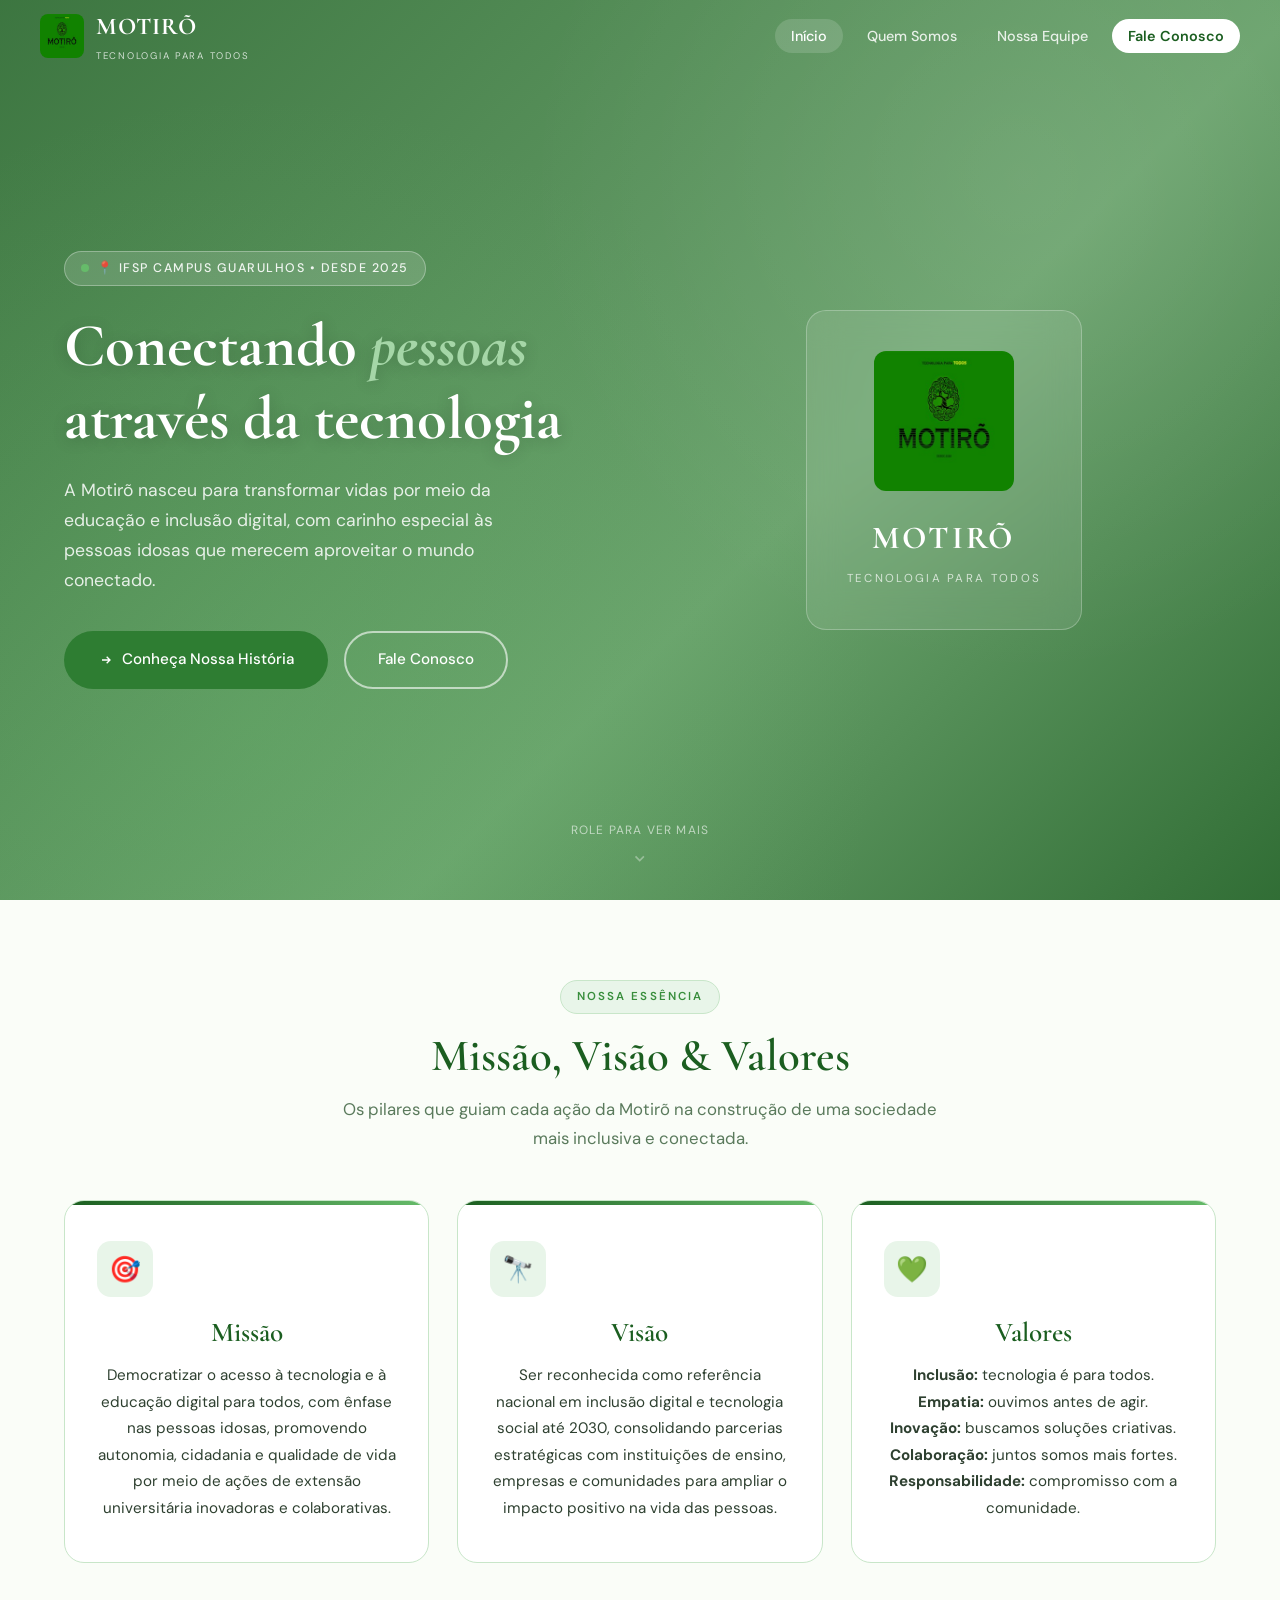
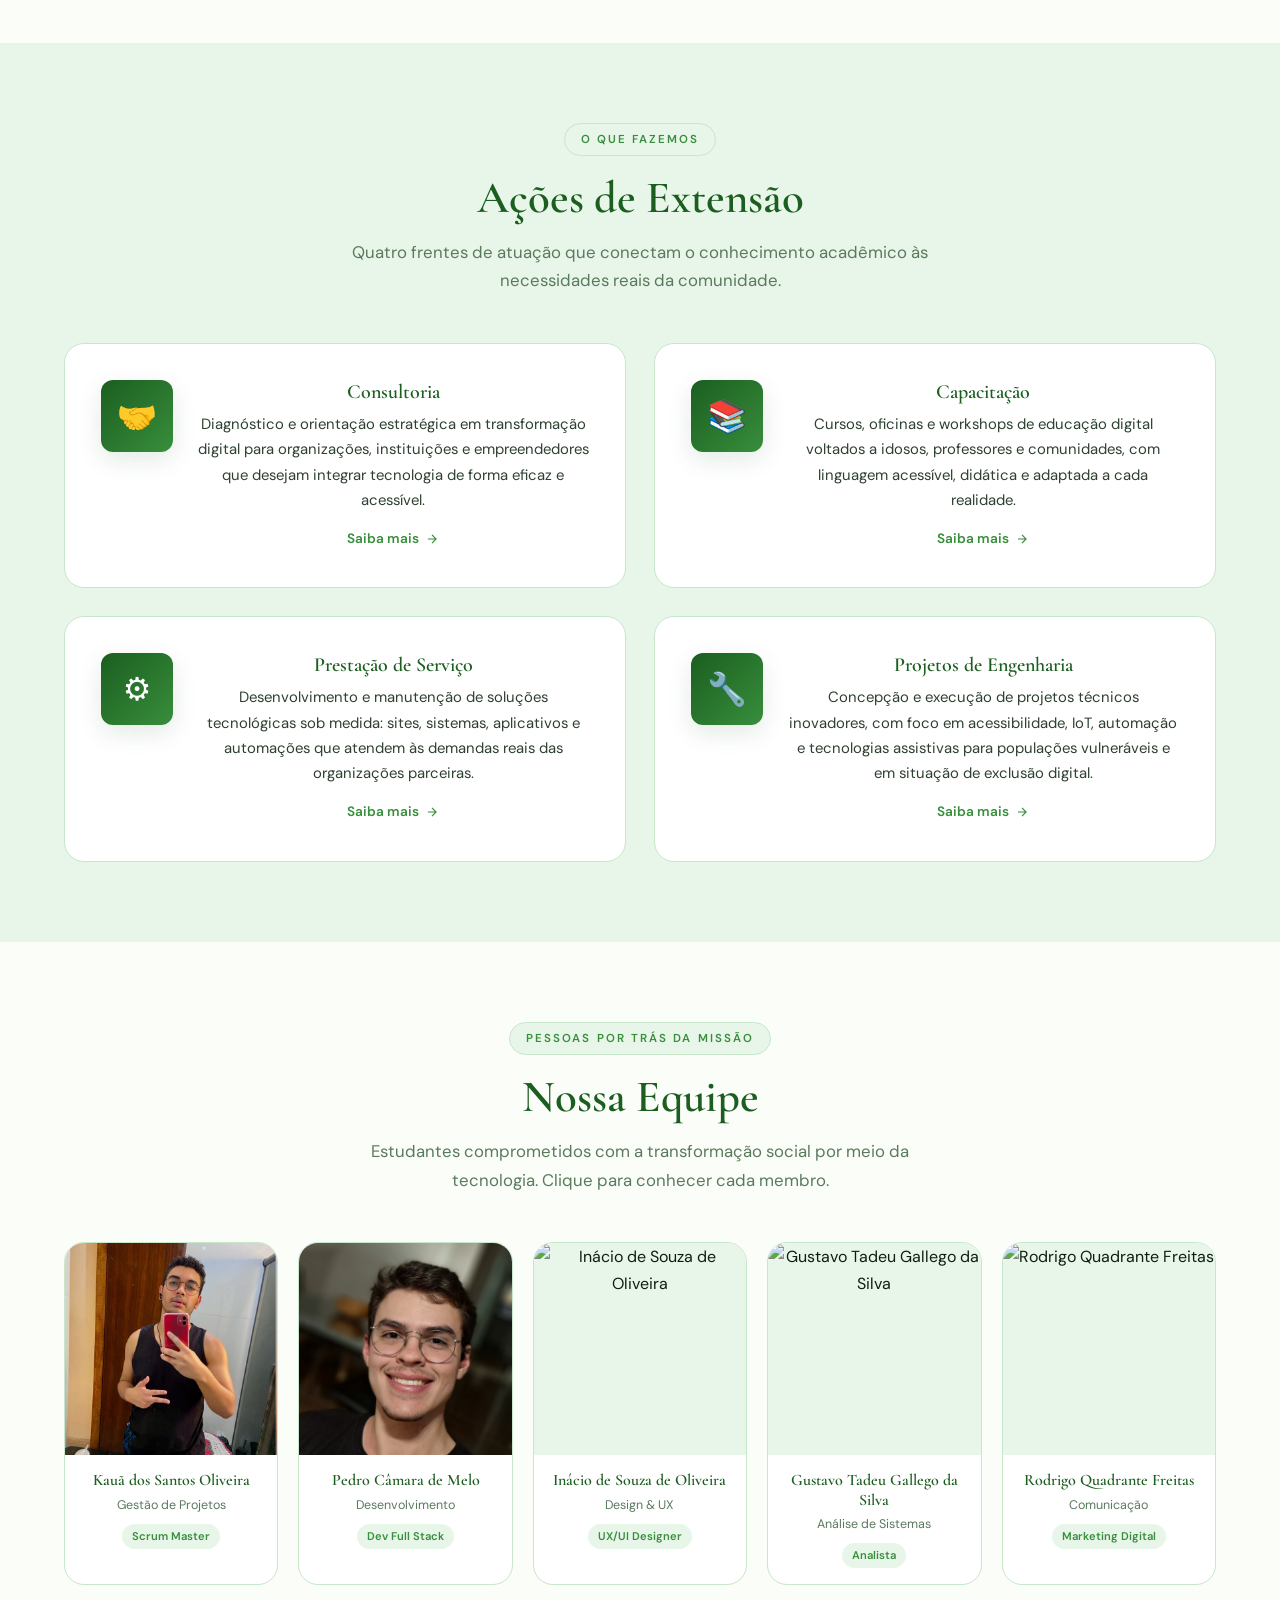
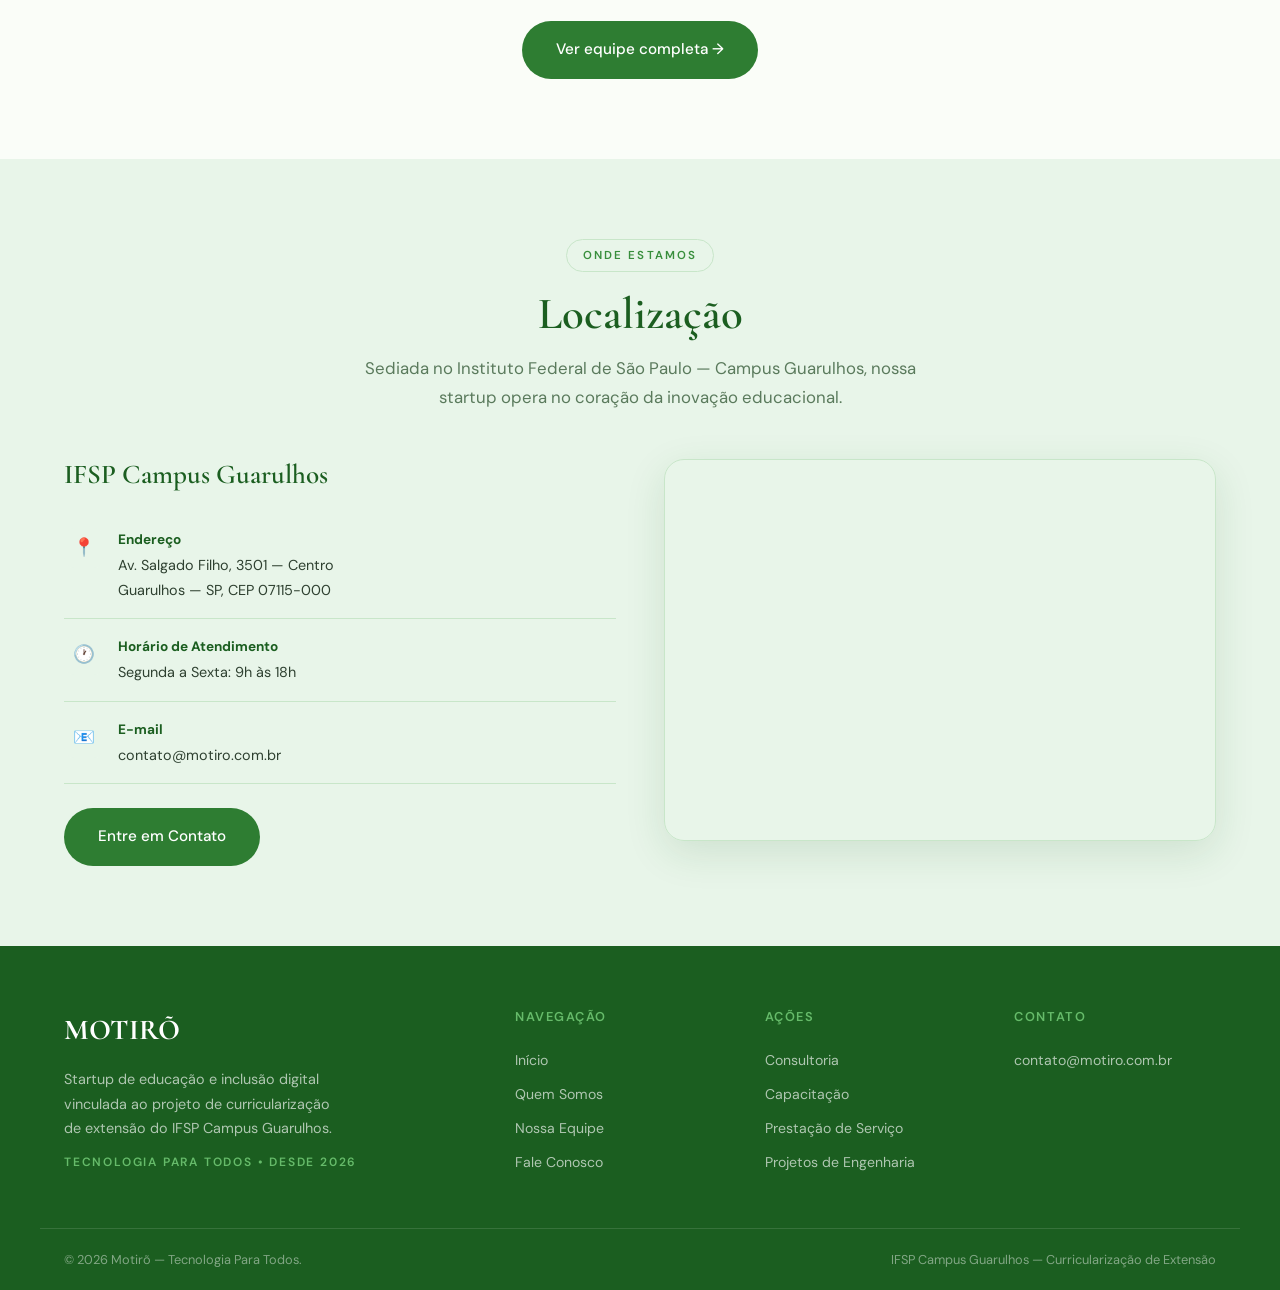
==== commit 9d2ffa1d: "Add files via upload" ====
--- a/motiro/index.html
+++ b/motiro/index.html
@@ -6,7 +6,7 @@
   <meta name="description" content="Motirõ — Tecnologia Para Todos. Educação e inclusão digital com foco em idosos. IFSP Campus Guarulhos.">
   <title>Motirõ — Tecnologia Para Todos</title>
   <link rel="stylesheet" href="css/style.css">
-  <link rel="icon" type="image/png" href="assets/logo.png">
+    <link rel="icon" type="image/jpeg" href="assets/logo.jpeg">
 </head>
 <body>
 
@@ -14,7 +14,7 @@
   <nav class="navbar" id="navbar">
     <div class="navbar-inner">
       <a href="index.html" class="navbar-logo">
-        <img src="assets/logo.png" alt="Logo Motirõ" onerror="this.style.display='none'">
+            <img src="assets/logo.jpeg" alt="Logo Motirõ" onerror="this.style.display='none'">
         <div class="navbar-logo-text">
           MOTIRÕ
           <span>Tecnologia Para Todos</span>
@@ -56,7 +56,7 @@
       </div>
       <div class="hero-right">
         <div class="hero-logo-box">
-          <img src="assets/logo.png" alt="Logo Motirõ" 
+                    <img src="assets/logo.jpeg" alt="Logo Motirõ"
                onerror="this.outerHTML='<div style=\'width:140px;height:140px;background:rgba(255,255,255,0.15);border-radius:50%;display:flex;align-items:center;justify-content:center;margin:0 auto 20px;font-size:4rem;\'>🌱</div>'">
           <div class="hero-logo-name">MOTIRÕ</div>
           <div class="hero-logo-sub">Tecnologia Para Todos</div>
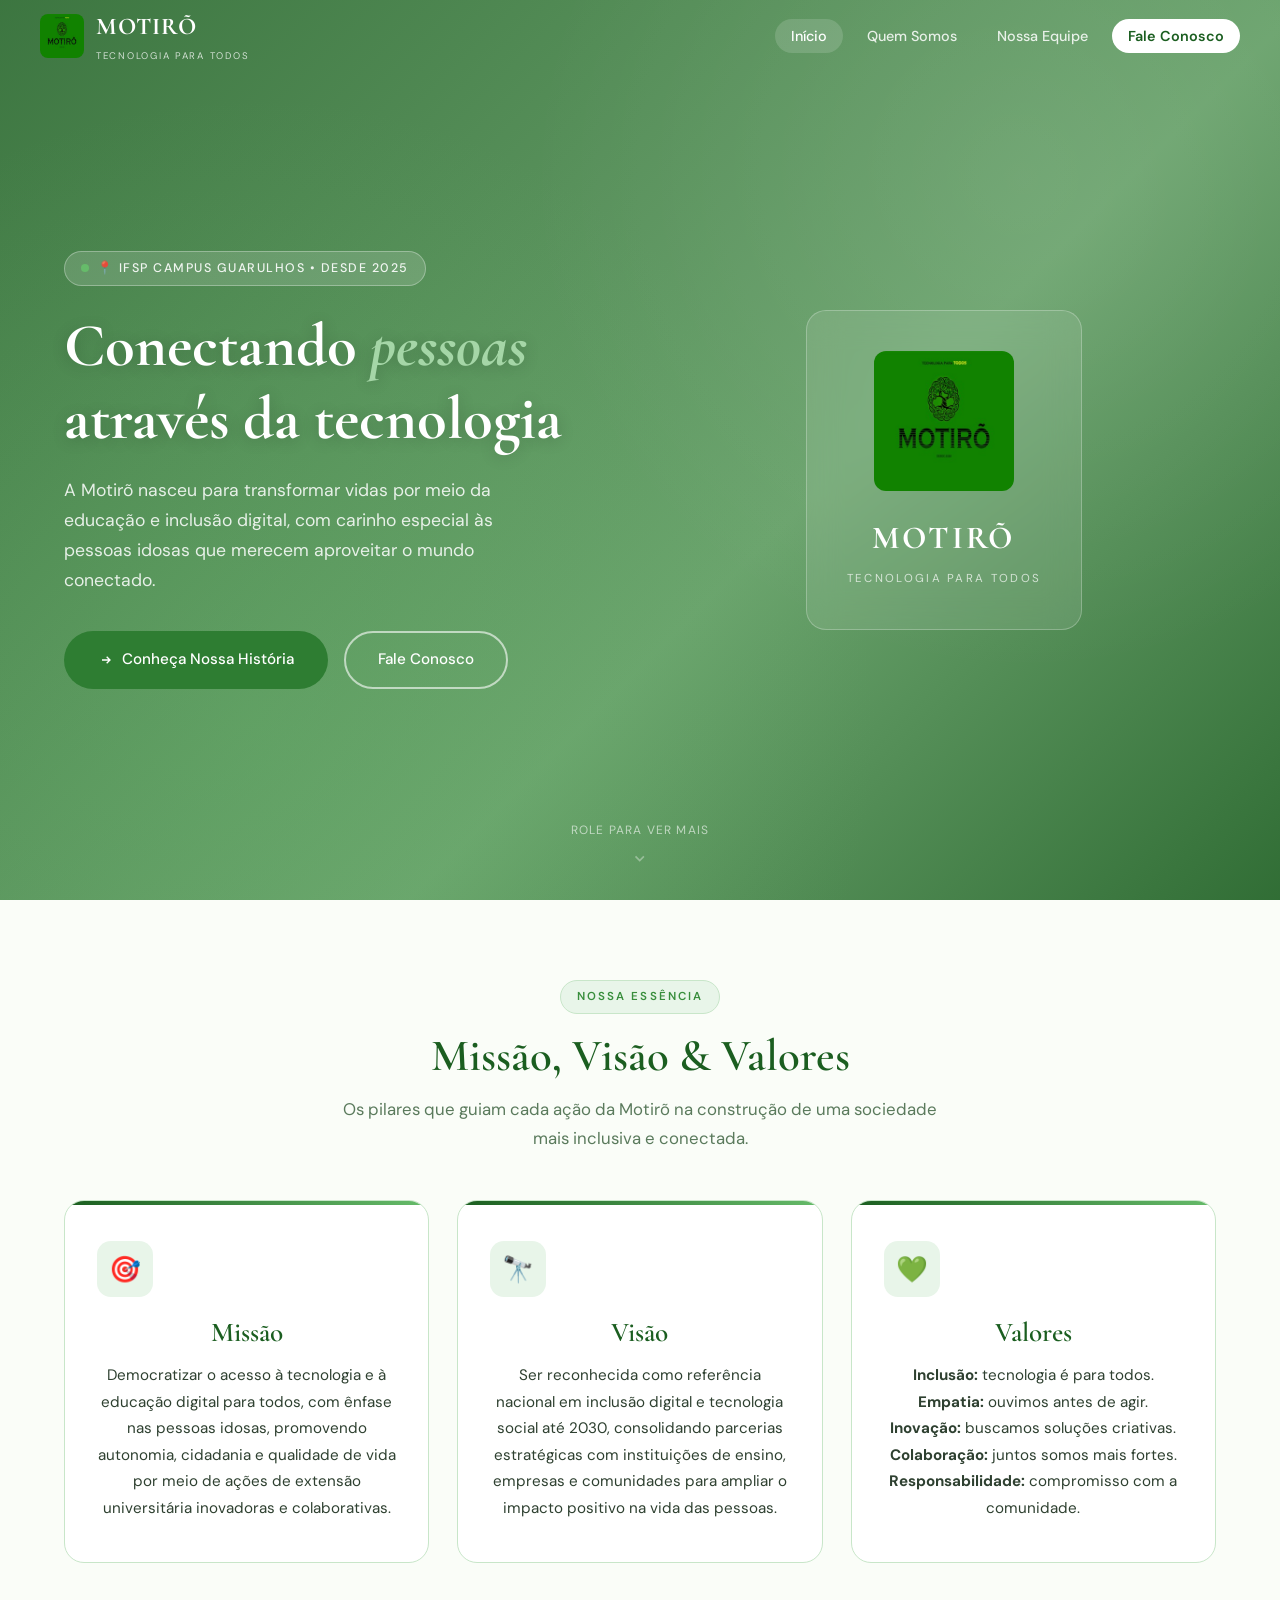
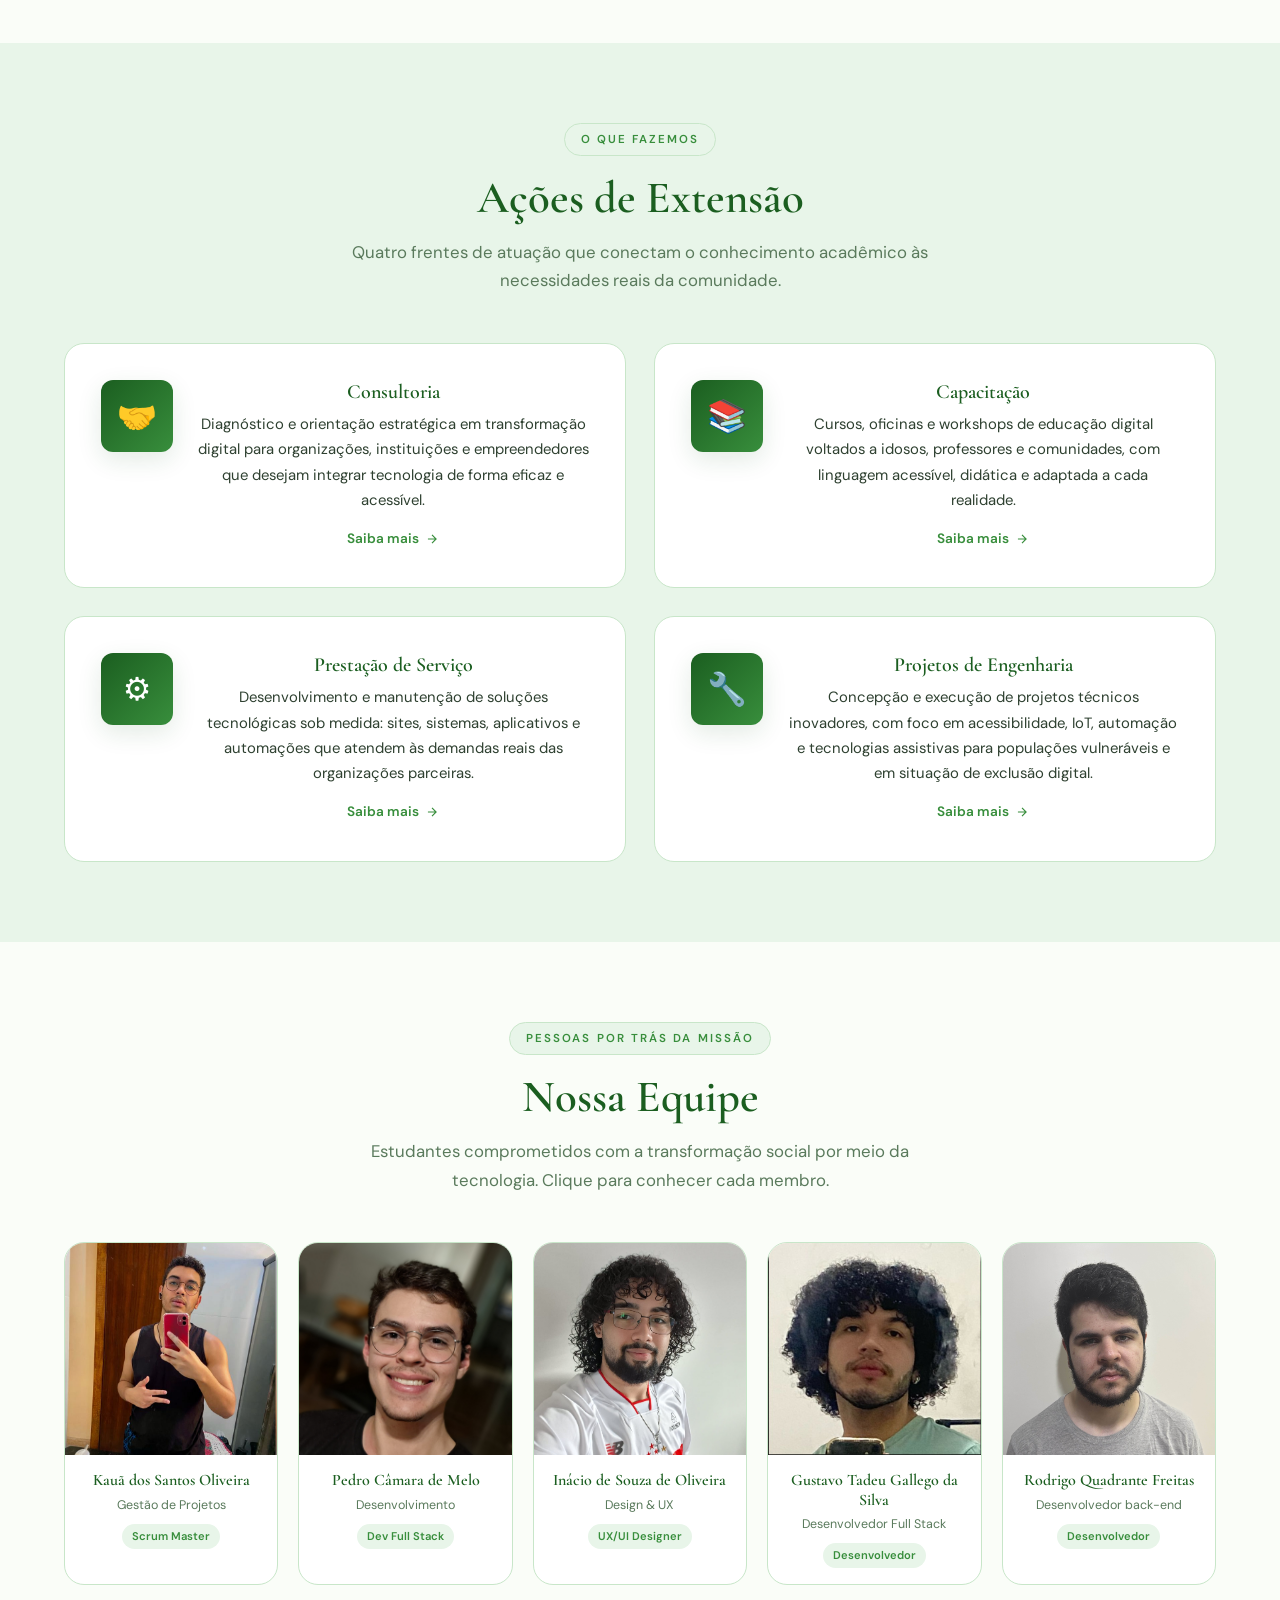
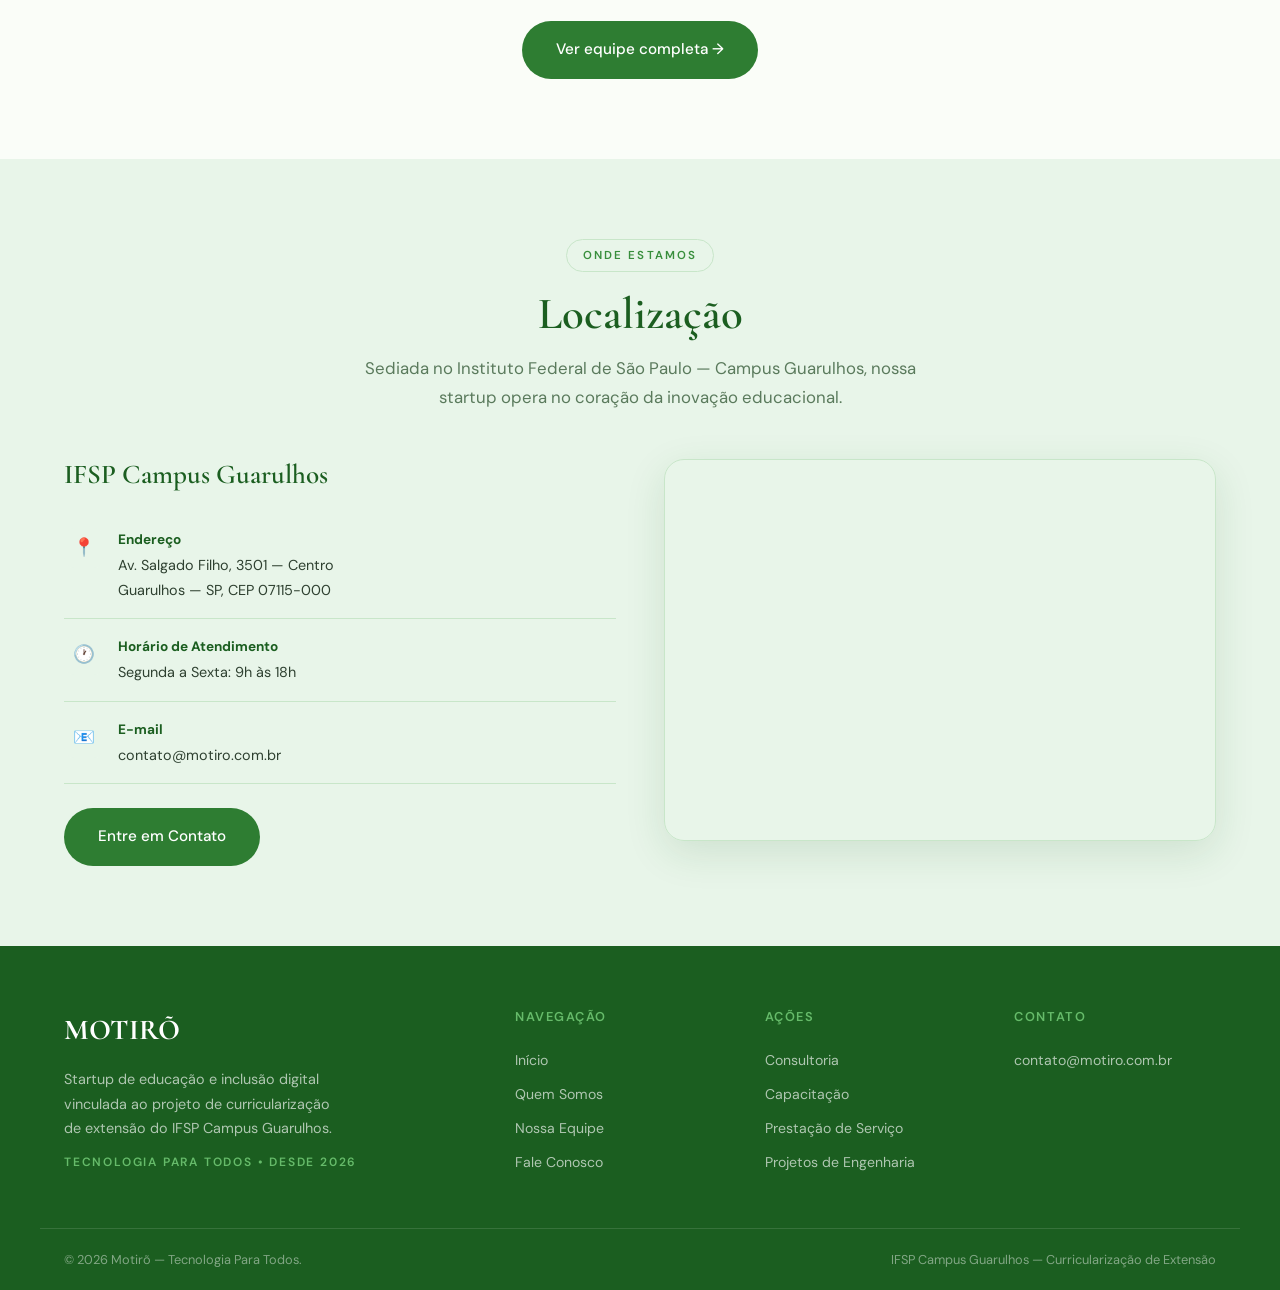
==== commit 9e98623a: "Add files via upload" ====
--- a/motiro/index.html
+++ b/motiro/index.html
@@ -213,7 +213,7 @@
 
         <a href="personas.html#inacio" class="membro-card fade-up" style="transition-delay:.16s">
           <div class="membro-foto">
-            <img src="https://ui-avatars.com/api/?name=Carla+Mendes&background=388E3C&color=fff&size=200" alt="Inácio de Souza de Oliveira">
+            <img src="assets/inacio.jpeg" alt="Inácio de Souza de Oliveira">
             <div class="membro-overlay"><span>Ver perfil completo →</span></div>
           </div>
           <div class="membro-info">
@@ -225,25 +225,25 @@
 
         <a href="personas.html#gustavo" class="membro-card fade-up" style="transition-delay:.24s">
           <div class="membro-foto">
-            <img src="https://ui-avatars.com/api/?name=Diego+Ferreira&background=2E7D32&color=fff&size=200" alt="Gustavo Tadeu Gallego da Silva">
+            <img src="assets/gustavo.jpeg" alt="Gustavo Tadeu Gallego da Silva">
             <div class="membro-overlay"><span>Ver perfil completo →</span></div>
           </div>
           <div class="membro-info">
             <h4>Gustavo Tadeu Gallego da Silva</h4>
-            <p>Análise de Sistemas</p>
-            <span class="membro-tag">Analista</span>
+            <p>Desenvolvedor Full Stack</p>
+            <span class="membro-tag">Desenvolvedor</span>
           </div>
         </a>
 
         <a href="personas.html#rodrigo" class="membro-card fade-up" style="transition-delay:.32s">
           <div class="membro-foto">
-            <img src="https://ui-avatars.com/api/?name=Eduarda+Lima&background=43A047&color=fff&size=200" alt="Rodrigo Quadrante Freitas">
+            <img src="assets/rodrigo.jpeg" alt="Rodrigo Quadrante Freitas">
             <div class="membro-overlay"><span>Ver perfil completo →</span></div>
           </div>
           <div class="membro-info">
             <h4>Rodrigo Quadrante Freitas</h4>
-            <p>Comunicação</p>
-            <span class="membro-tag">Marketing Digital</span>
+            <p>Desenvolvedor back-end</p>
+            <span class="membro-tag">Desenvolvedor</span>
           </div>
         </a>
 
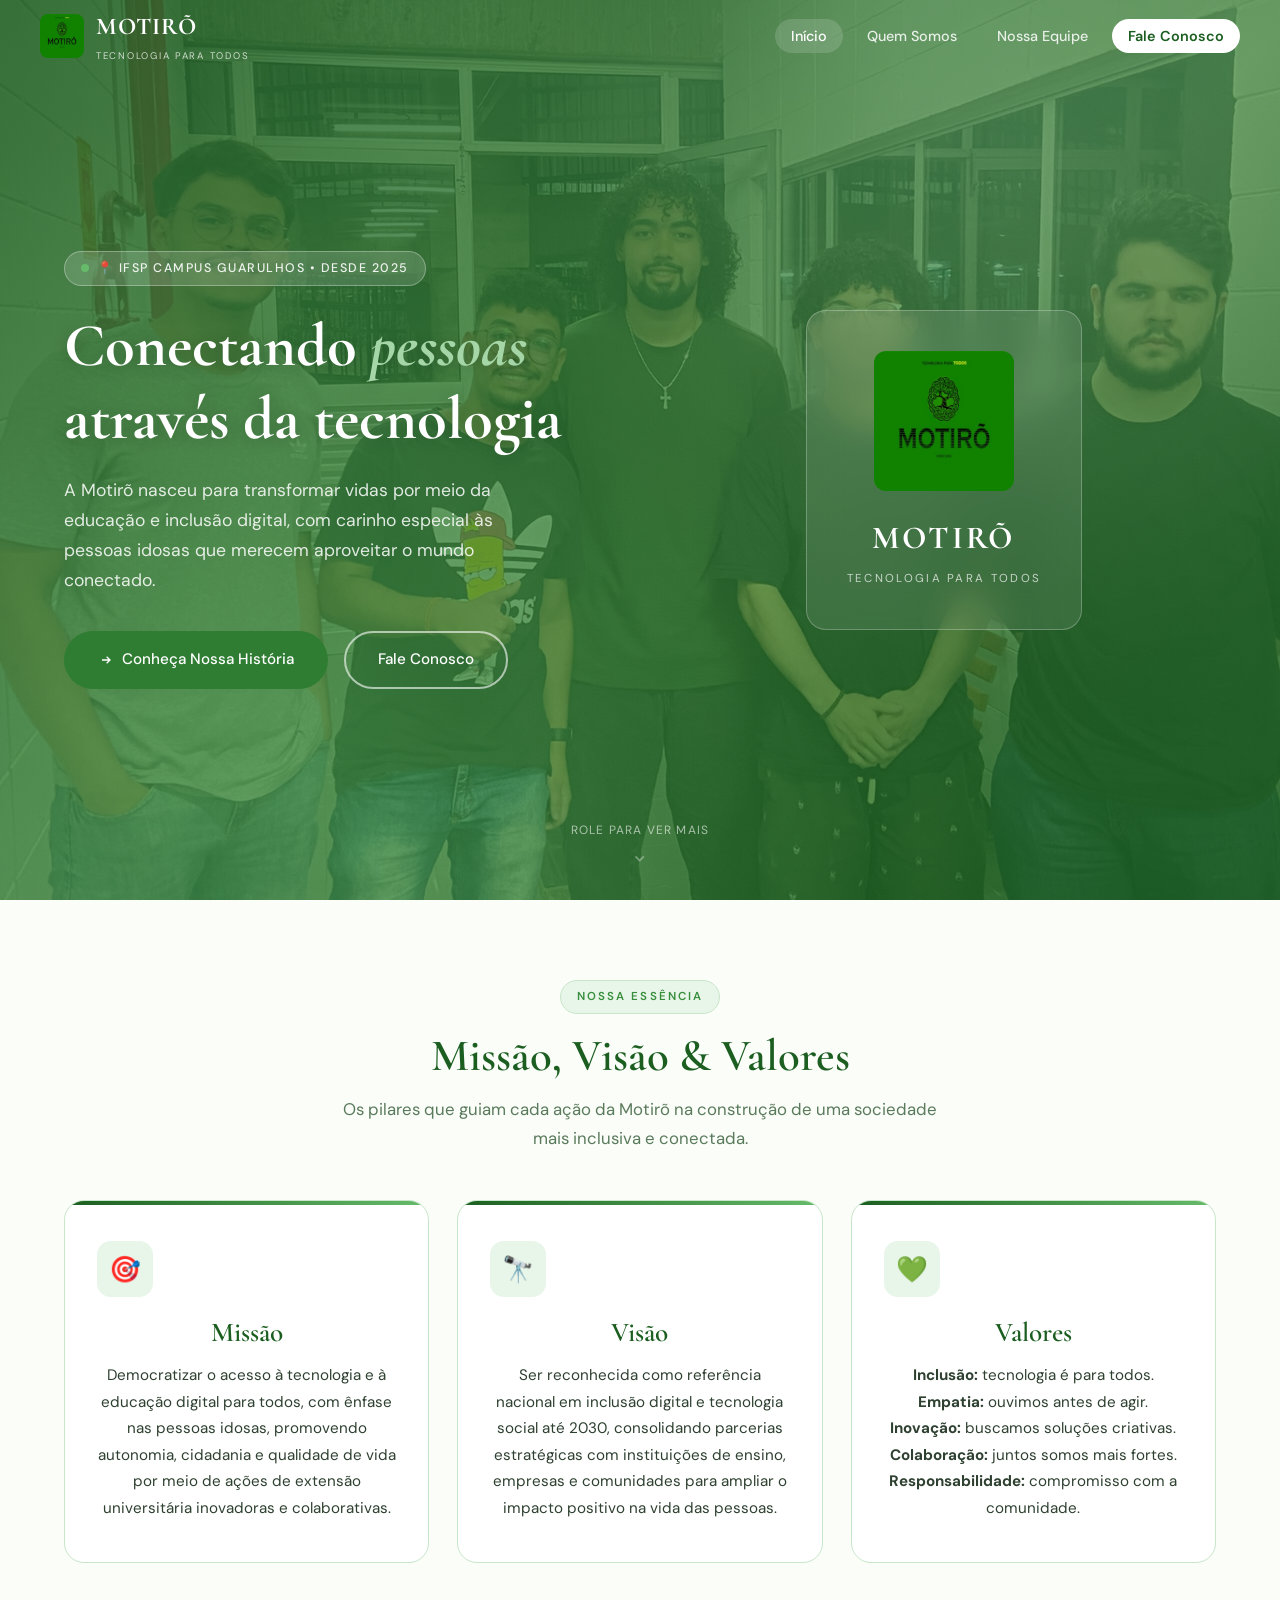
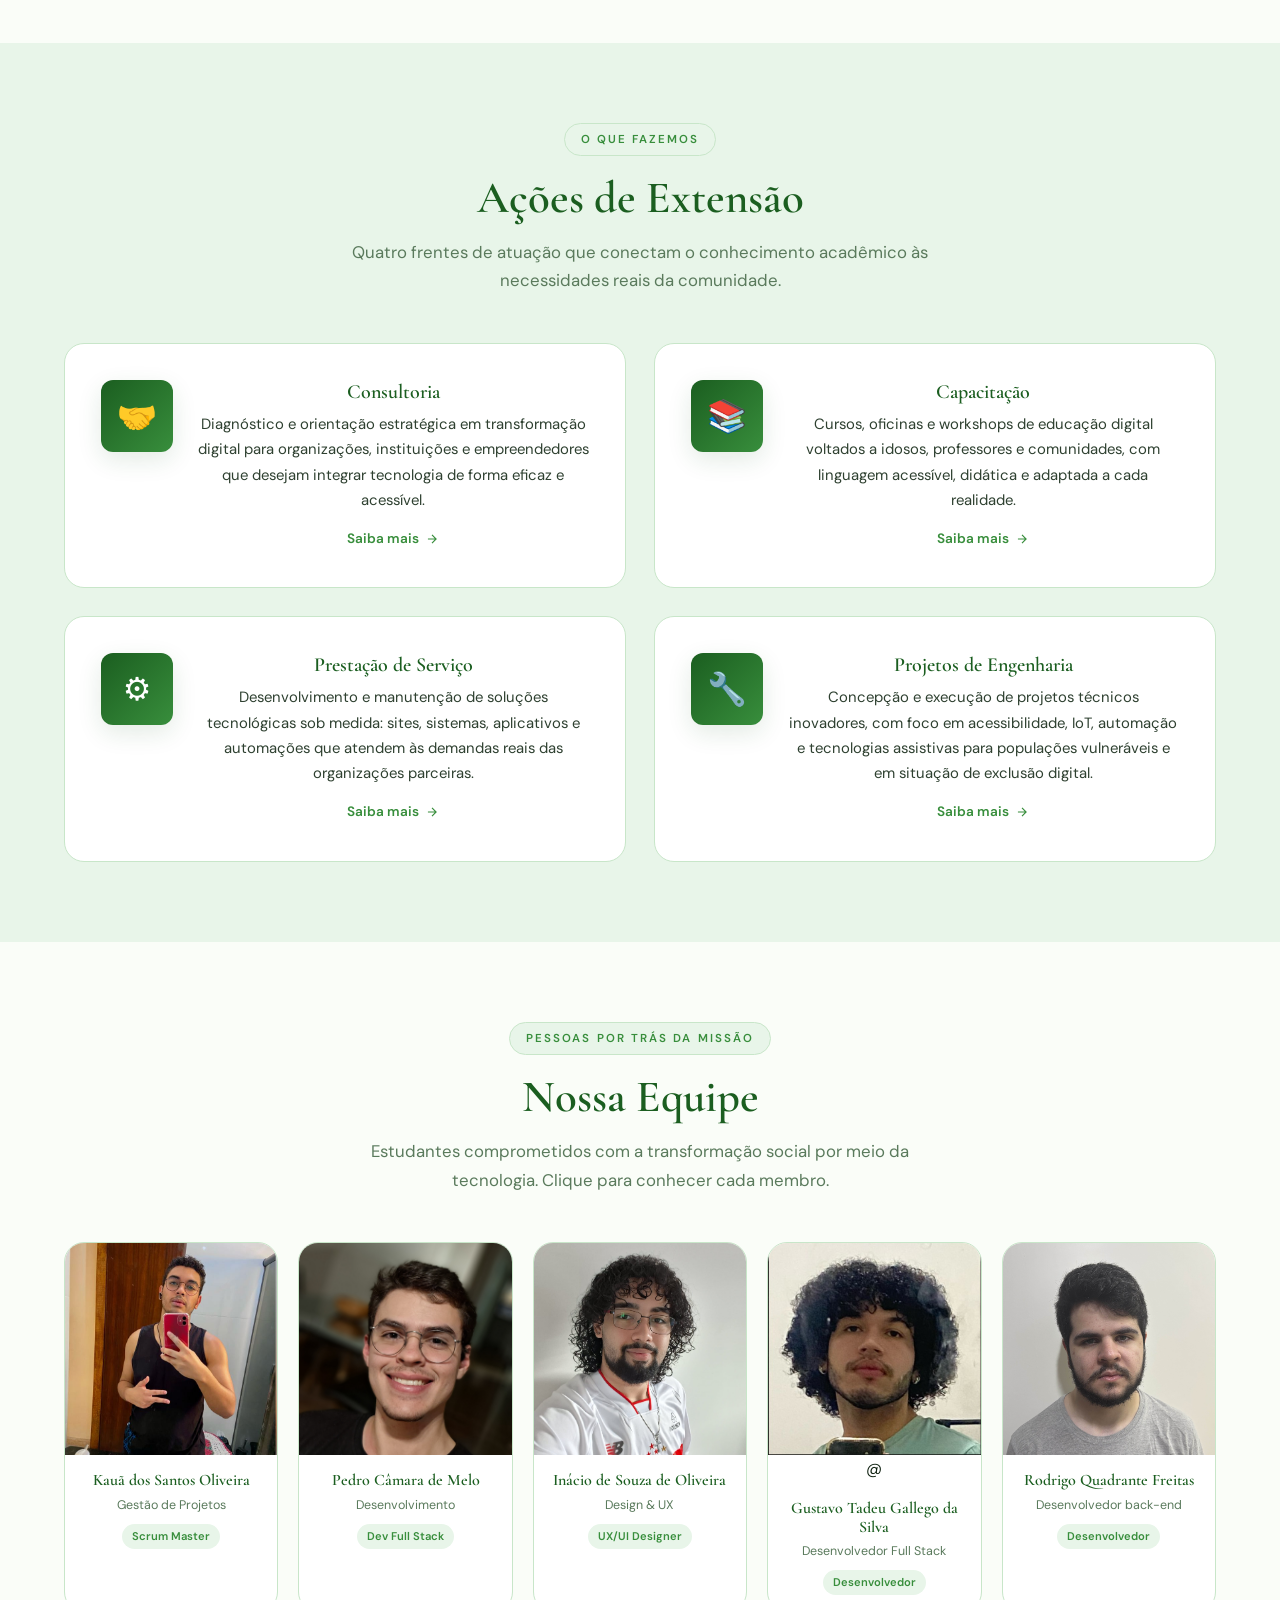
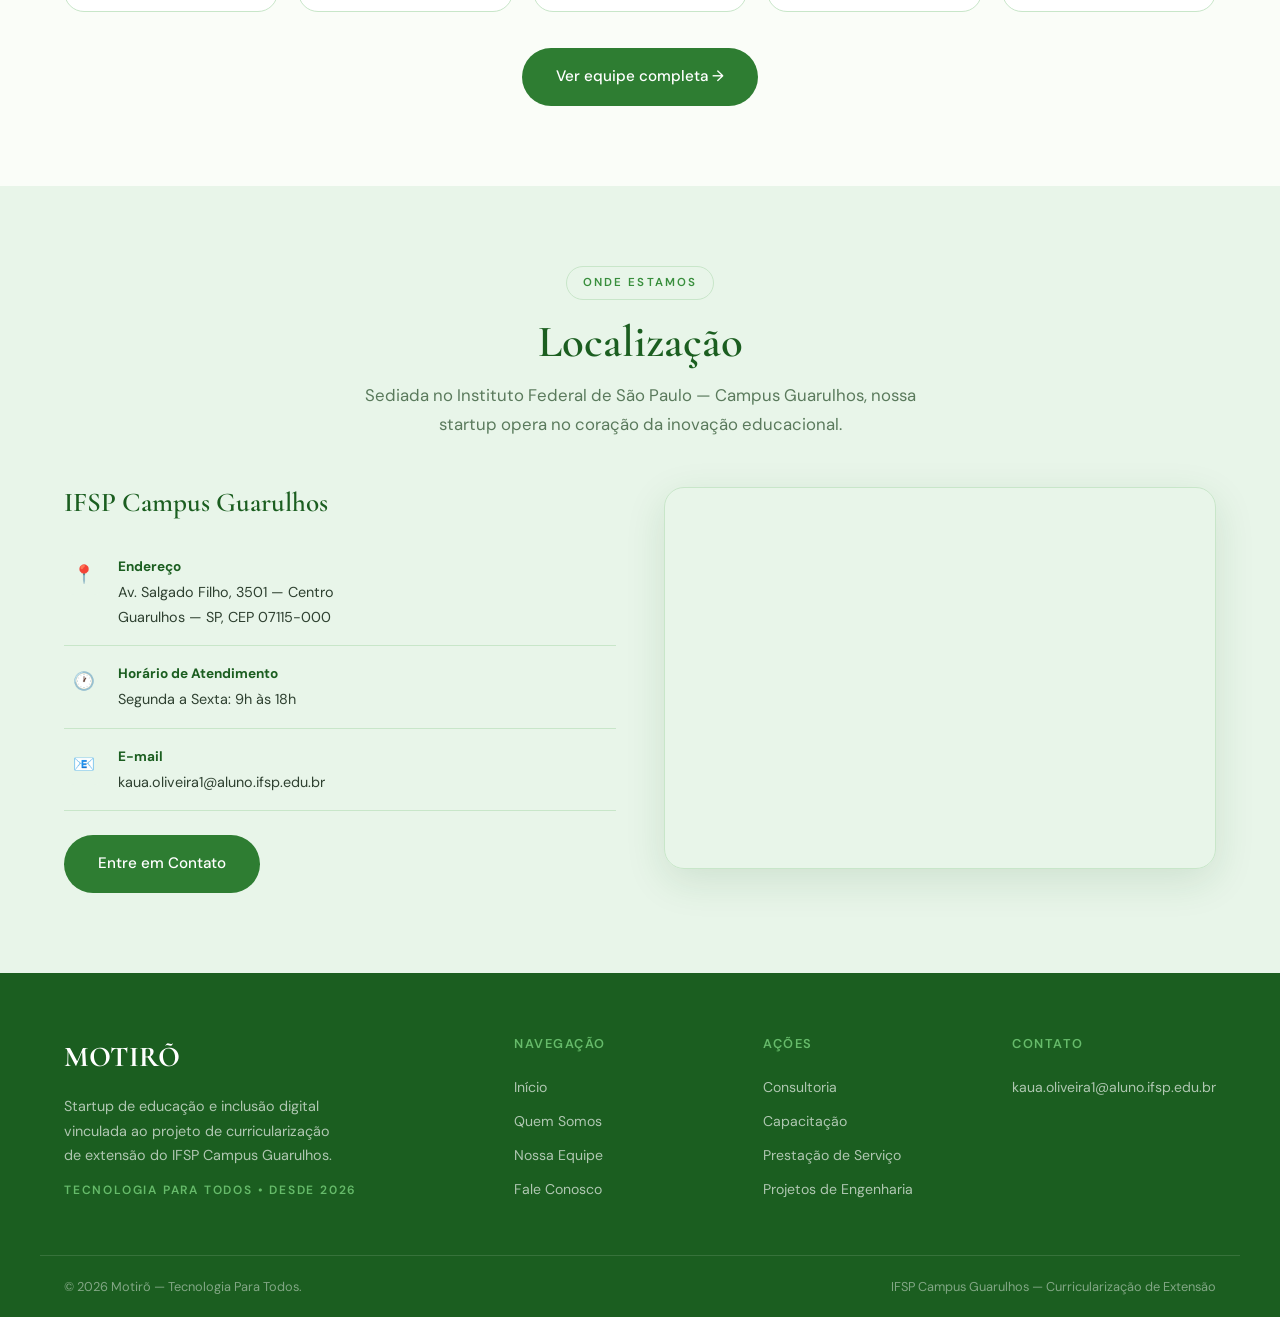
==== commit d9e80e8c: "Add files via upload" ====
--- a/motiro/index.html
+++ b/motiro/index.html
@@ -5,7 +5,7 @@
   <meta name="viewport" content="width=device-width, initial-scale=1.0">
   <meta name="description" content="Motirõ — Tecnologia Para Todos. Educação e inclusão digital com foco em idosos. IFSP Campus Guarulhos.">
   <title>Motirõ — Tecnologia Para Todos</title>
-  <link rel="stylesheet" href="css/style.css">
+  <link rel="stylesheet" href="css/style.css?v=2">
     <link rel="icon" type="image/jpeg" href="assets/logo.jpeg">
 </head>
 <body>
@@ -227,7 +227,7 @@
           <div class="membro-foto">
             <img src="assets/gustavo.jpeg" alt="Gustavo Tadeu Gallego da Silva">
             <div class="membro-overlay"><span>Ver perfil completo →</span></div>
-          </div>
+          </div>@
           <div class="membro-info">
             <h4>Gustavo Tadeu Gallego da Silva</h4>
             <p>Desenvolvedor Full Stack</p>
@@ -283,7 +283,7 @@
             <div class="info-icon">📧</div>
             <div>
               <strong>E-mail</strong>
-              <p>contato@motiro.com.br</p>
+              <p>kaua.oliveira1@aluno.ifsp.edu.br</p>
             </div>
           </div>
           <div style="margin-top:24px">
@@ -327,7 +327,7 @@
       </div>
       <div class="footer-col">
         <h5>Contato</h5>
-        <a href="mailto:contato@motiro.com.br">contato@motiro.com.br</a>
+        <a href="mailto:kaua.oliveira1@aluno.ifsp.edu.br">kaua.oliveira1@aluno.ifsp.edu.br</a>
       </div>
     </div>
     <div class="footer-bottom container">
--- a/motiro/css/style.css
+++ b/motiro/css/style.css
@@ -229,7 +229,7 @@
   inset: 0;
   background: 
     linear-gradient(135deg, rgba(27,94,32,0.85) 0%, rgba(46,125,50,0.70) 60%, rgba(27,94,32,0.90) 100%),
-    url('https://images.unsplash.com/photo-1562774053-701939374585?w=1600&q=80') center/cover no-repeat;
+    url('../assets/todos.JPEG?v=2') center/cover no-repeat;
 }
 .hero-pattern {
   position: absolute;
